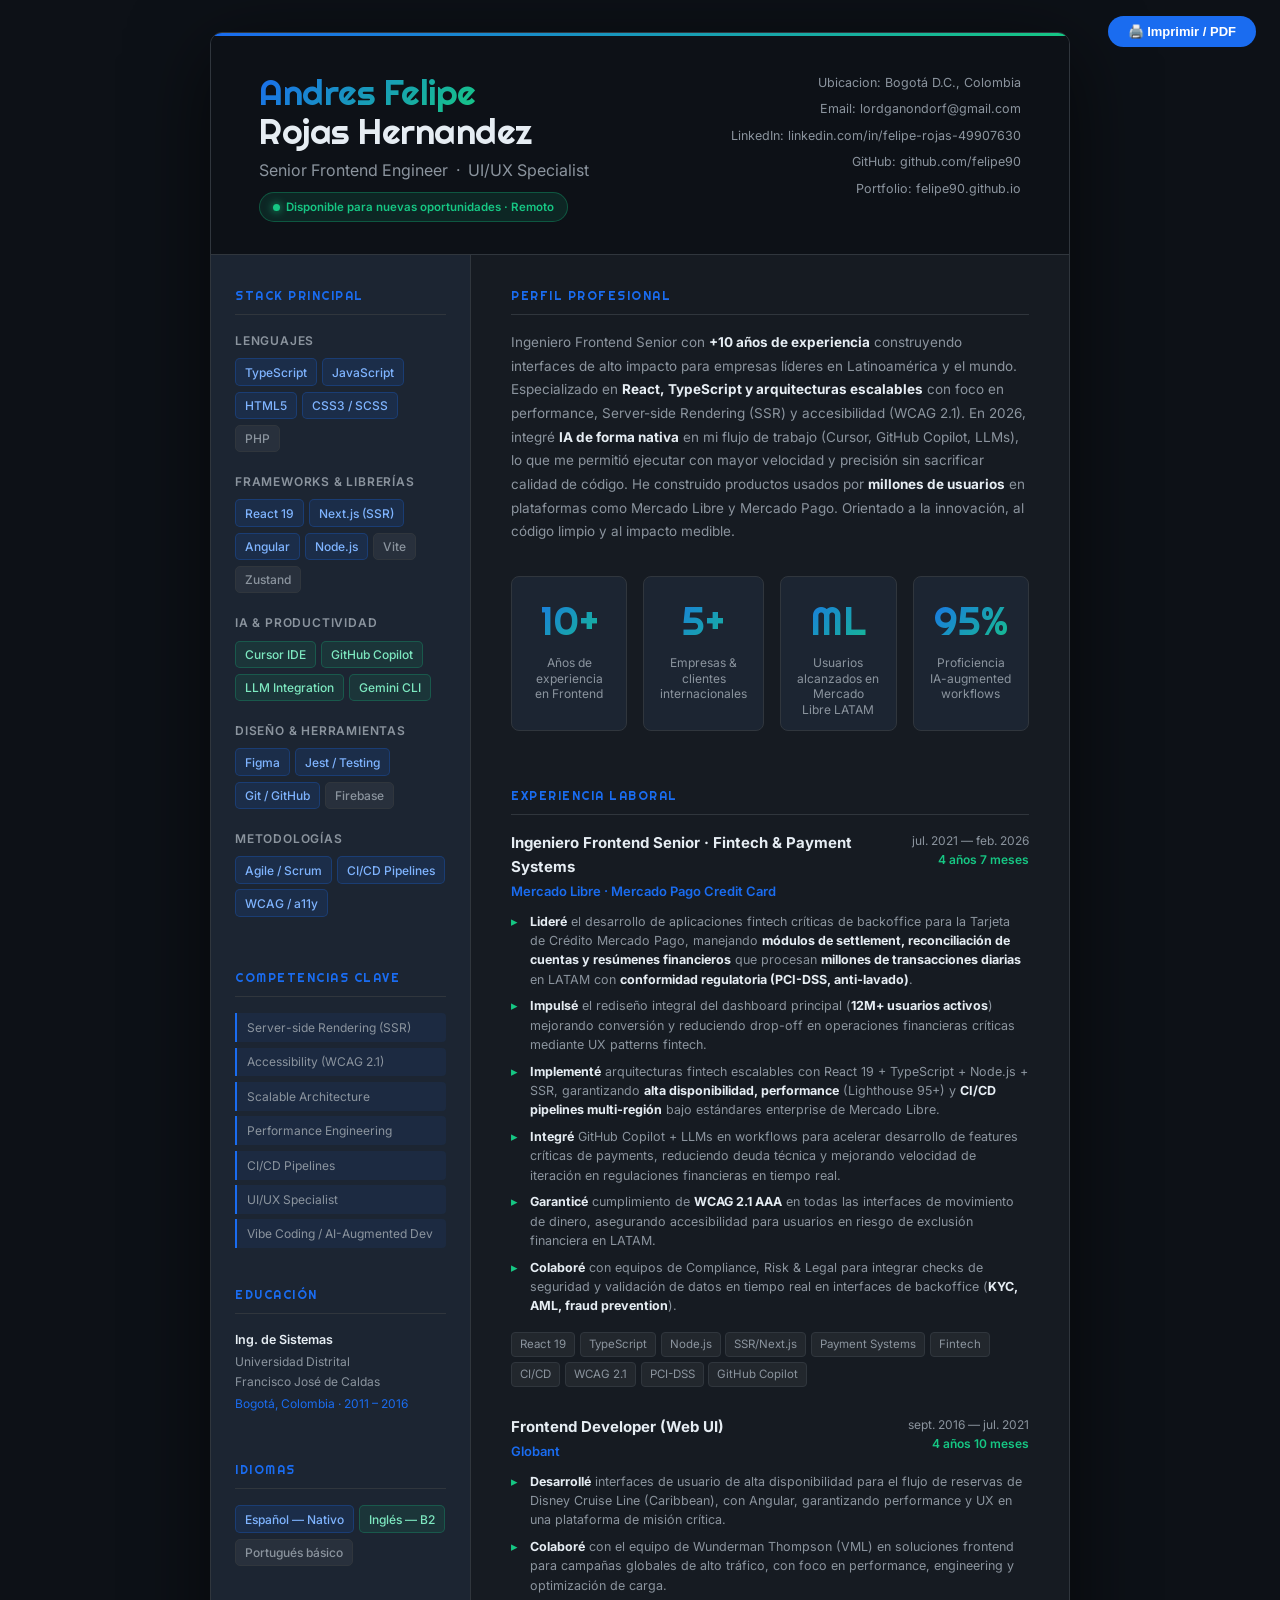
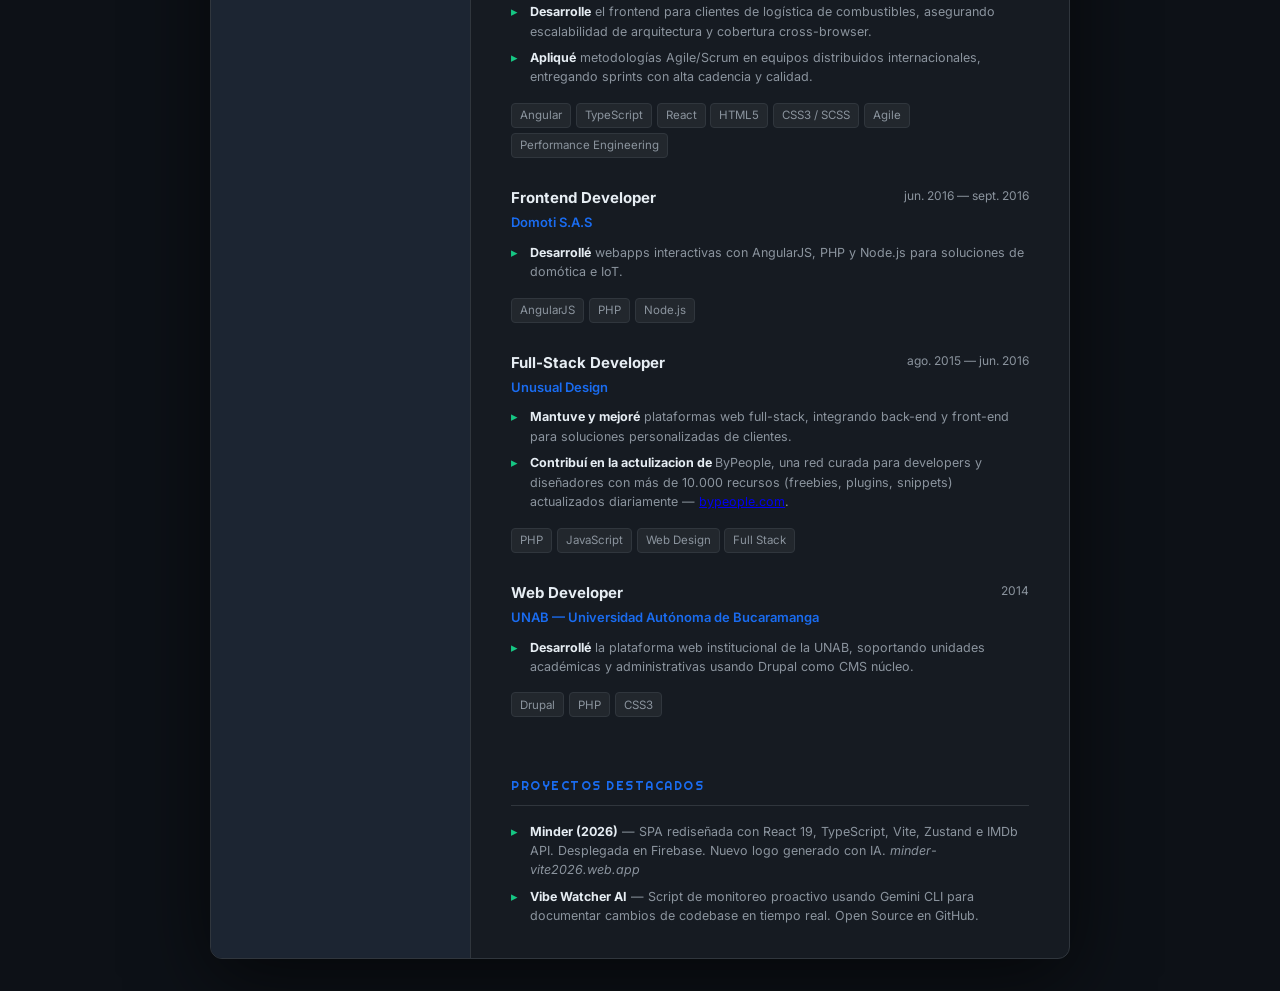
==== cv/index.html @ d8ee712e "fix: Refine CV bullet point layout and complete English translation in `index-en.html`." ====
<!DOCTYPE html>
<html lang="es">

<head>
    <meta charset="UTF-8">
    <meta name="viewport" content="width=device-width, initial-scale=1.0">
    <title>CV — Andres Felipe Rojas Hernandez | Senior Frontend Engineer</title>
    <link
        href="https://fonts.googleapis.com/css2?family=Inter:wght@300;400;500;600;700&family=Righteous&family=Syne:wght@700;800&display=swap"
        rel="stylesheet">
    <style>
        :root {
            --primary: #1a6cf0;
            --accent: #16c784;
            --dark: #0d1117;
            --surface: #161b22;
            --surface2: #1c2532;
            --border: #30363d;
            --text: #e6edf3;
            --text-muted: #8b949e;
            --gradient: linear-gradient(135deg, #1a6cf0, #16c784);
            --radius: 8px;
        }

        * {
            margin: 0;
            padding: 0;
            box-sizing: border-box;
        }

        body {
            font-family: 'Inter', sans-serif;
            background: var(--dark);
            color: var(--text);
            min-height: 100vh;
            padding: 2rem 1rem;
            font-size: 14px;
            line-height: 1.6;
        }

        /* ── PRINT CONTROLS ── */
        .print-bar {
            position: fixed;
            top: 1rem;
            right: 1.5rem;
            z-index: 100;
            display: flex;
            gap: .75rem;
        }

        .print-bar button {
            padding: .5rem 1.25rem;
            border-radius: 999px;
            border: none;
            font-weight: 600;
            cursor: pointer;
            font-size: 13px;
            transition: opacity .2s;
        }

        .btn-print {
            background: var(--primary);
            color: #fff;
        }

        .btn-download {
            background: var(--accent);
            color: #0d1117;
        }

        .print-bar button:hover {
            opacity: .85;
        }

        /* ── PAGE WRAPPER ── */
        .cv-page {
            max-width: 860px;
            margin: 0 auto;
            background: var(--surface);
            border-radius: 12px;
            border: 1px solid var(--border);
            overflow: hidden;
            box-shadow: 0 20px 80px rgba(0, 0, 0, .6);
        }

        /* ── HEADER ── */
        .cv-header {
            background: var(--dark);
            padding: 2.5rem 3rem 2rem;
            border-bottom: 1px solid var(--border);
            position: relative;
            overflow: hidden;
        }

        .cv-header::before {
            content: '';
            position: absolute;
            top: 0;
            left: 0;
            right: 0;
            height: 3px;
            background: var(--gradient);
        }

        .header-top {
            display: flex;
            justify-content: space-between;
            align-items: flex-start;
            gap: 2rem;
        }

        .header-name h1 {
            font-family: 'Righteous', cursive;
            font-size: 2.2rem;
            font-weight: 400;
            letter-spacing: -.5px;
            line-height: 1.1;
        }

        .header-name h1 span {
            background: var(--gradient);
            -webkit-background-clip: text;
            -webkit-text-fill-color: transparent;
            background-clip: text;
        }

        .header-name .title {
            margin-top: .5rem;
            font-size: 1rem;
            color: var(--text-muted);
            font-weight: 400;
        }

        .header-meta {
            display: flex;
            flex-direction: column;
            gap: .4rem;
            text-align: right;
            flex-shrink: 0;
        }

        .header-meta a,
        .header-meta span {
            color: var(--text-muted);
            text-decoration: none;
            font-size: 12.5px;
            transition: color .2s;
        }

        .header-meta a:hover {
            color: var(--primary);
        }

        .header-meta .badge {
            display: inline-flex;
            align-items: center;
            gap: .35rem;
        }

        .badge-dot {
            width: 7px;
            height: 7px;
            border-radius: 50%;
            background: var(--accent);
            box-shadow: 0 0 8px var(--accent);
            flex-shrink: 0;
        }

        .open-badge {
            display: inline-flex;
            align-items: center;
            gap: .4rem;
            background: rgba(22, 199, 132, .12);
            border: 1px solid rgba(22, 199, 132, .3);
            color: var(--accent);
            padding: .3rem .8rem;
            border-radius: 999px;
            font-size: 11.5px;
            font-weight: 600;
            margin-top: .5rem;
        }

        /* ── BODY LAYOUT ── */
        .cv-body {
            display: grid;
            grid-template-columns: 260px 1fr;
            min-height: 600px;
        }

        /* ── SIDEBAR ── */
        .cv-sidebar {
            background: var(--surface2);
            border-right: 1px solid var(--border);
            padding: 2rem 1.5rem;
            display: flex;
            flex-direction: column;
            gap: 2rem;
        }

        .sidebar-section h3 {
            font-family: 'Righteous', cursive;
            font-size: 12px;
            font-weight: 400;
            letter-spacing: 1.5px;
            text-transform: uppercase;
            color: var(--primary);
            margin-bottom: 1rem;
            padding-bottom: .5rem;
            border-bottom: 1px solid var(--border);
        }

        /* Skills */
        .skill-group {
            margin-bottom: 1.25rem;
        }

        .skill-group-label {
            font-size: 12px;
            color: var(--text-muted);
            font-weight: 600;
            margin-bottom: .5rem;
            text-transform: uppercase;
            letter-spacing: .8px;
        }

        .skill-tags {
            display: flex;
            list-style: none;
            padding: 0;
            margin: 0;
            flex-wrap: wrap;
            gap: .35rem;
        }

        .skill-tag {
            background: rgba(26, 108, 240, .12);
            border: 1px solid rgba(26, 108, 240, .25);
            color: #7fb4ff;
            padding: .2rem .55rem;
            border-radius: 5px;
            font-size: 12px;
            font-weight: 500;
        }

        .skill-tag.accent {
            background: rgba(22, 199, 132, .1);
            border-color: rgba(22, 199, 132, .25);
            color: #7de8c0;
        }

        .skill-tag.neutral {
            background: rgba(255, 255, 255, .05);
            border-color: var(--border);
            color: var(--text-muted);
        }

        /* ATS keywords */
        .ats-tags {
            list-style: none;
            padding: 0;
            margin: 0;
        }

        .ats-tag {
            display: block;
            padding: .3rem .6rem;
            margin-bottom: .35rem;
            background: rgba(26, 108, 240, .08);
            border-left: 2px solid var(--primary);
            border-radius: 0 4px 4px 0;
            font-size: 12px;
            color: var(--text-muted);
        }

        /* Education */
        .edu-item {
            margin-bottom: 1rem;
        }

        .edu-degree {
            font-weight: 600;
            font-size: 12.5px;
            color: var(--text);
        }

        .edu-school {
            font-size: 12px;
            color: var(--text-muted);
            margin-top: .15rem;
        }

        .edu-year {
            font-size: 12px;
            color: var(--primary);
            margin-top: .2rem;
        }

        /* ── MAIN CONTENT ── */
        .cv-main {
            padding: 2rem 2.5rem;
            display: flex;
            flex-direction: column;
            gap: 2rem;
        }

        .main-section h2 {
            font-family: 'Righteous', cursive;
            font-size: 12px;
            font-weight: 400;
            letter-spacing: 1.5px;
            text-transform: uppercase;
            color: var(--primary);
            margin-bottom: 1rem;
            padding-bottom: .5rem;
            border-bottom: 1px solid var(--border);
        }

        /* Summary */
        .summary-text {
            color: var(--text-muted);
            line-height: 1.75;
            font-size: 13.5px;
        }

        .summary-text strong {
            color: var(--text);
        }

        /* Experience */
        .exp-item {
            margin-bottom: 1.75rem;
        }

        .exp-header {
            display: flex;
            justify-content: space-between;
            align-items: flex-start;
            margin-bottom: .6rem;
        }

        .exp-role {
            font-weight: 700;
            font-size: 15px;
            color: var(--text);
        }

        .exp-company {
            color: var(--primary);
            font-weight: 600;
            font-size: 13px;
            margin-top: .15rem;
        }

        .exp-period {
            font-size: 12px;
            color: var(--text-muted);
            text-align: right;
            flex-shrink: 0;
            padding-left: 1rem;
        }

        .exp-bullets {
            list-style: none;
            display: flex;
            flex-direction: column;
            gap: .45rem;
        }

        .exp-bullets li {
            position: relative;
            padding-left: 1.2rem;
            font-size: 12.5px;
            color: var(--text-muted);
            line-height: 1.55;
        }

        .exp-bullets li::before {
            content: '▸';
            position: absolute;
            left: 0;
            color: var(--accent);
        }

        .exp-bullets li strong {
            color: var(--text);
        }

        .exp-tags {
            display: flex;
            flex-wrap: wrap;
            gap: .3rem;
            margin-top: .75rem;
            list-style: none;
            padding: 0;
            margin-top: 1rem;
        }

        .exp-tag {
            background: rgba(255, 255, 255, .05);
            border: 1px solid var(--border);
            color: var(--text-muted);
            padding: .15rem .5rem;
            border-radius: 4px;
            font-size: 11.5px;
        }

        /* Metrics row */
        .metrics-row {
            display: flex;
            gap: 1rem;
            margin-bottom: 1.5rem;
        }

        .metric-card {
            flex: 1;
            background: var(--surface2);
            border: 1px solid var(--border);
            border-radius: var(--radius);
            padding: .75rem 1rem;
            text-align: center;
        }

        .metric-value {
            font-family: 'Righteous', cursive;
            font-size: 2.5rem;
            font-weight: 400;
            background: var(--gradient);
            -webkit-background-clip: text;
            -webkit-text-fill-color: transparent;
            background-clip: text;
        }

        .metric-label {
            font-size: 12px;
            color: var(--text-muted);
            margin-top: .15rem;
            line-height: 1.3;
        }

        /* ── PRINT STYLES ── */
        @media print {
            body {
                background: #fff;
                color: #111;
                padding: 0;
                font-size: 12px;
            }

            .print-bar {
                display: none;
            }

            .cv-page {
                box-shadow: none;
                border-radius: 0;
                border: none;
                max-width: 100%;
            }

            .cv-header {
                background: #f7f8fa;
                border-bottom: 2px solid #e0e4ed;
            }

            .cv-header::before {
                background: linear-gradient(135deg, #1a6cf0, #16c784);
            }

            .header-name h1 {
                font-size: 1.8rem;
            }

            .header-name h1 span {
                -webkit-text-fill-color: #1a6cf0;
                background: none;
                color: #1a6cf0;
            }

            .cv-body {
                grid-template-columns: 220px 1fr;
            }

            .cv-sidebar {
                background: #f7f8fa;
                border-right: 1px solid #e0e4ed;
            }

            .cv-main {
                padding: 1.5rem 2rem;
            }

            .skill-tag {
                border: 1px solid #c0cce8;
                color: #1a6cf0;
                background: #eef3ff;
            }

            .skill-tag.accent {
                border-color: #a0dbc9;
                color: #148a5c;
                background: #edfaf4;
            }

            .skill-tag.neutral {
                border-color: #dde1e9;
                color: #555;
                background: #f5f6f8;
            }

            .ats-tag {
                border-left-color: #1a6cf0;
                color: #555;
                background: #f0f4ff;
            }

            .exp-role {
                color: #111;
            }

            .exp-company {
                color: #1a6cf0;
            }

            .exp-bullets li {
                color: #444;
            }

            .exp-tag {
                border-color: #dde1e9;
                color: #666;
                background: #f5f6f8;
            }

            .metric-card {
                background: #f0f4ff;
                border-color: #c0cce8;
            }

            .metric-value {
                -webkit-text-fill-color: #1a6cf0;
                color: #1a6cf0;
                background: none;
            }

            .metric-label {
                color: #666;
            }

            .sidebar-section h3 {
                color: #1a6cf0;
                border-color: #e0e4ed;
            }

            .main-section h2 {
                color: #1a6cf0;
                border-color: #e0e4ed;
            }

            .edu-degree {
                color: #111;
            }

            .edu-school {
                color: #555;
            }

            .summary-text {
                color: #444;
            }

            .summary-text strong {
                color: #111;
            }

            .open-badge {
                border-color: #a0dbc9;
                color: #148a5c;
                background: #edfaf4;
            }

            .header-meta a,
            .header-meta span {
                color: #555;
            }

            .badge-dot {
                background: #16c784;
                box-shadow: none;
            }

            .exp-bullets li::before {
                color: #16c784;
            }

            .edu-year {
                color: #1a6cf0;
            }
        }
    </style>
</head>

<body>

    <!-- Print controls -->
    <div class="print-bar">
        <button class="btn-print" onclick="window.print()">🖨️ Imprimir / PDF</button>
    </div>

    <div class="cv-page">

        <!-- ══ HEADER ══ -->
        <header class="cv-header">
            <div class="header-top">
                <div class="header-name">
                    <h1><span>Andres Felipe</span><br>Rojas Hernandez</h1>
                    <p class="title">Senior Frontend Engineer &nbsp;·&nbsp; UI/UX Specialist</p>
                    <span class="open-badge"><span class="badge-dot"></span> Disponible para nuevas oportunidades ·
                        Remoto</span>
                </div>
                <div class="header-meta">
                    <span>Ubicacion: Bogotá D.C., Colombia</span>
                    <span>Email: lordganondorf@gmail.com</span>
                    <a href="https://www.linkedin.com/in/felipe-rojas-49907630" target="_blank">LinkedIn:
                        linkedin.com/in/felipe-rojas-49907630</a>
                    <a href="https://github.com/felipe90" target="_blank">GitHub: github.com/felipe90</a>
                    <a href="https://felipe90.github.io" target="_blank">Portfolio: felipe90.github.io</a>
                </div>
            </div>
        </header>

        <div class="cv-body">

            <!-- ══ SIDEBAR ══ -->
            <aside class="cv-sidebar">

                <!-- Tech Stack -->
                <div class="sidebar-section">
                    <h3>Stack Principal</h3>

                    <div class="skill-group">
                        <div class="skill-group-label">Lenguajes</div>
                        <ul class="skill-tags">
                            <li class="skill-tag">TypeScript</li>
                            <li class="skill-tag">JavaScript</li>
                            <li class="skill-tag">HTML5</li>
                            <li class="skill-tag">CSS3 / SCSS</li>
                            <li class="skill-tag neutral">PHP</li>
                        </ul>
                    </div>

                    <div class="skill-group">
                        <div class="skill-group-label">Frameworks & Librerías</div>
                        <ul class="skill-tags">
                            <li class="skill-tag">React 19</li>
                            <li class="skill-tag">Next.js (SSR)</li>
                            <li class="skill-tag">Angular</li>
                            <li class="skill-tag">Node.js</li>
                            <li class="skill-tag neutral">Vite</li>
                            <li class="skill-tag neutral">Zustand</li>
                        </ul>
                    </div>

                    <div class="skill-group">
                        <div class="skill-group-label">IA & Productividad</div>
                        <ul class="skill-tags">
                            <li class="skill-tag accent">Cursor IDE</li>
                            <li class="skill-tag accent">GitHub Copilot</li>
                            <li class="skill-tag accent">LLM Integration</li>
                            <li class="skill-tag accent">Gemini CLI</li>
                        </ul>
                    </div>

                    <div class="skill-group">
                        <div class="skill-group-label">Diseño & Herramientas</div>
                        <ul class="skill-tags">
                            <li class="skill-tag">Figma</li>
                            <li class="skill-tag">Jest / Testing</li>
                            <li class="skill-tag">Git / GitHub</li>
                            <li class="skill-tag neutral">Firebase</li>
                        </ul>
                    </div>

                    <div class="skill-group">
                        <div class="skill-group-label">Metodologías</div>
                        <ul class="skill-tags">
                            <li class="skill-tag">Agile / Scrum</li>
                            <li class="skill-tag">CI/CD Pipelines</li>
                            <li class="skill-tag">WCAG / a11y</li>
                        </ul>
                    </div>
                </div>

                <!-- ATS Keywords -->
                <div class="sidebar-section">
                    <h3>Competencias Clave</h3>
                    <ul class="ats-tags">
                        <li class="ats-tag">Server-side Rendering (SSR)</li>
                        <li class="ats-tag">Accessibility (WCAG 2.1)</li>
                        <li class="ats-tag">Scalable Architecture</li>
                        <li class="ats-tag">Performance Engineering</li>
                        <li class="ats-tag">CI/CD Pipelines</li>
                        <li class="ats-tag">UI/UX Specialist</li>
                        <li class="ats-tag">Vibe Coding / AI-Augmented Dev</li>
                    </ul>
                </div>

                <!-- Education -->
                <div class="sidebar-section">
                    <h3>Educación</h3>
                    <div class="edu-item">
                        <div class="edu-degree">Ing. de Sistemas</div>
                        <div class="edu-school">Universidad Distrital<br>Francisco José de Caldas</div>
                        <div class="edu-year">Bogotá, Colombia · 2011 – 2016</div>
                    </div>
                </div>

                <!-- Languages -->
                <div class="sidebar-section">
                    <h3>Idiomas</h3>
                    <ul class="skill-tags">
                        <li class="skill-tag">Español — Nativo</li>
                        <li class="skill-tag accent">Inglés — B2</li>
                        <li class="skill-tag neutral">Portugués básico</li>
                    </ul>
                </div>

            </aside>

            <!-- ══ MAIN ══ -->
            <main class="cv-main">

                <!-- Summary -->
                <section class="main-section">
                    <h2>Perfil Profesional</h2>
                    <p class="summary-text">
                        Ingeniero Frontend Senior con <strong>+10 años de experiencia</strong> construyendo interfaces
                        de alto impacto para empresas líderes en Latinoamérica y el mundo. Especializado en
                        <strong>React, TypeScript y arquitecturas escalables</strong> con foco en performance,
                        Server-side Rendering (SSR) y accesibilidad (WCAG 2.1). En 2026, integré <strong>IA de
                            forma nativa</strong> en mi flujo de trabajo (Cursor, GitHub Copilot, LLMs), lo que me
                        permitió
                        ejecutar con mayor velocidad y precisión sin sacrificar calidad de código. He construido
                        productos
                        usados por <strong>millones de usuarios</strong> en plataformas como Mercado Libre y Mercado
                        Pago.
                        Orientado a la innovación, al código limpio y al impacto medible.
                    </p>
                </section>

                <!-- Metrics -->
                <div class="metrics-row">
                    <div class="metric-card">
                        <div class="metric-value">10+</div>
                        <div class="metric-label">Años de experiencia en Frontend</div>
                    </div>
                    <div class="metric-card">
                        <div class="metric-value">5+</div>
                        <div class="metric-label">Empresas & clientes internacionales</div>
                    </div>
                    <div class="metric-card">
                        <div class="metric-value">ML</div>
                        <div class="metric-label">Usuarios alcanzados en Mercado Libre LATAM</div>
                    </div>
                    <div class="metric-card">
                        <div class="metric-value">95%</div>
                        <div class="metric-label">Proficiencia IA-augmented workflows</div>
                    </div>
                </div>

                <!-- Experience -->
                <section class="main-section">
                    <h2>Experiencia Laboral</h2>

                    <!-- Mercado Libre -->
                    <div class="exp-item">
                        <div class="exp-header">
                            <div>
                                <div class="exp-role">Ingeniero Frontend Senior · Fintech & Payment Systems</div>
                                <div class="exp-company">Mercado Libre · Mercado Pago Credit Card</div>
                            </div>
                            <div class="exp-period">jul. 2021 — feb. 2026<br><span
                                    style="color:var(--accent); font-weight:600;">4 años 7 meses</span></div>
                        </div>
                        <ul class="exp-bullets">
                            <li><strong>Lideré</strong> el desarrollo de aplicaciones fintech críticas de backoffice
                                para la Tarjeta de Crédito Mercado Pago, manejando <strong>módulos de settlement,
                                    reconciliación de cuentas y resúmenes financieros</strong> que procesan
                                <strong>millones de transacciones diarias</strong> en LATAM con <strong>conformidad
                                    regulatoria (PCI-DSS, anti-lavado)</strong>.
                            </li>
                            <li><strong>Impulsé</strong> el rediseño integral del dashboard principal (<strong>12M+
                                    usuarios activos</strong>) mejorando conversión y reduciendo drop-off en operaciones
                                financieras críticas mediante UX patterns fintech.</li>
                            <li><strong>Implementé</strong> arquitecturas fintech escalables con React 19 + TypeScript +
                                Node.js + SSR, garantizando <strong>alta disponibilidad, performance</strong>
                                (Lighthouse 95+) y <strong>CI/CD pipelines multi-región</strong> bajo estándares
                                enterprise de Mercado Libre.</li>
                            <li><strong>Integré</strong> GitHub Copilot + LLMs en workflows para acelerar desarrollo de
                                features críticas de payments, reduciendo deuda técnica y mejorando velocidad de
                                iteración en regulaciones financieras en tiempo real.</li>
                            <li><strong>Garanticé</strong> cumplimiento de <strong>WCAG 2.1 AAA</strong> en todas las
                                interfaces de movimiento de dinero, asegurando accesibilidad para usuarios en riesgo de
                                exclusión financiera en LATAM.</li>
                            <li><strong>Colaboré</strong> con equipos de Compliance, Risk & Legal para integrar checks
                                de seguridad y validación de datos en tiempo real en interfaces de backoffice
                                (<strong>KYC, AML, fraud prevention</strong>).</li>
                        </ul>
                        <ul class="exp-tags">
                            <li class="exp-tag">React 19</li>
                            <li class="exp-tag">TypeScript</li>
                            <li class="exp-tag">Node.js</li>
                            <li class="exp-tag">SSR/Next.js</li>
                            <li class="exp-tag">Payment Systems</li>
                            <li class="exp-tag">Fintech</li>
                            <li class="exp-tag">CI/CD</li>
                            <li class="exp-tag">WCAG 2.1</li>
                            <li class="exp-tag">PCI-DSS</li>
                            <li class="exp-tag">GitHub Copilot</li>
                        </ul>
                    </div>

                    <!-- Globant -->
                    <div class="exp-item">
                        <div class="exp-header">
                            <div>
                                <div class="exp-role">Frontend Developer (Web UI)</div>
                                <div class="exp-company">Globant</div>
                            </div>
                            <div class="exp-period">sept. 2016 — jul. 2021<br><span
                                    style="color:var(--accent); font-weight:600;">4 años 10 meses</span></div>
                        </div>
                        <ul class="exp-bullets">
                            <li><strong>Desarrollé</strong> interfaces de usuario de alta disponibilidad para el flujo
                                de reservas de Disney Cruise Line (Caribbean), con Angular, garantizando performance y
                                UX en una plataforma de misión crítica.</li>
                            <li><strong>Colaboré</strong> con el equipo de Wunderman Thompson (VML) en
                                soluciones frontend para campañas globales de alto tráfico, con foco en performance,
                                engineering y optimización de carga.</li>
                            <li><strong>Desarrolle</strong> el frontend para clientes de logística de combustibles,
                                asegurando escalabilidad de arquitectura y cobertura cross-browser.</li>
                            <li><strong>Apliqué</strong> metodologías Agile/Scrum en equipos distribuidos
                                internacionales, entregando sprints con alta cadencia y calidad.</li>
                        </ul>
                        <ul class="exp-tags">
                            <li class="exp-tag">Angular</li>
                            <li class="exp-tag">TypeScript</li>
                            <li class="exp-tag">React</li>
                            <li class="exp-tag">HTML5</li>
                            <li class="exp-tag">CSS3 / SCSS</li>
                            <li class="exp-tag">Agile</li>
                            <li class="exp-tag">Performance Engineering</li>
                        </ul>
                    </div>

                    <!-- Domoti -->
                    <div class="exp-item">
                        <div class="exp-header">
                            <div>
                                <div class="exp-role">Frontend Developer</div>
                                <div class="exp-company">Domoti S.A.S</div>
                            </div>
                            <div class="exp-period">jun. 2016 — sept. 2016</div>
                        </div>
                        <ul class="exp-bullets">
                            <li><strong>Desarrollé</strong> webapps interactivas con AngularJS, PHP y Node.js para
                                soluciones de domótica e IoT.</li>
                        </ul>
                        <ul class="exp-tags">
                            <li class="exp-tag">AngularJS</li>
                            <li class="exp-tag">PHP</li>
                            <li class="exp-tag">Node.js</li>
                        </ul>
                    </div>

                    <!-- Unusual Design -->
                    <div class="exp-item">
                        <div class="exp-header">
                            <div>
                                <div class="exp-role">Full-Stack Developer</div>
                                <div class="exp-company">Unusual Design</div>
                            </div>
                            <div class="exp-period">ago. 2015 — jun. 2016</div>
                        </div>
                        <ul class="exp-bullets">
                            <li><strong>Mantuve y mejoré</strong> plataformas web full-stack, integrando back-end y
                                front-end para soluciones personalizadas de clientes.</li>
                            <li><strong>Contribuí en la actulizacion de </strong> ByPeople, una red curada para
                                developers y
                                diseñadores con más de 10.000 recursos (freebies, plugins, snippets)
                                actualizados diariamente — <a href="http://bypeople.com"
                                    target="_blank">bypeople.com</a>.</li>
                        </ul>
                        <ul class="exp-tags">
                            <li class="exp-tag">PHP</li>
                            <li class="exp-tag">JavaScript</li>
                            <li class="exp-tag">Web Design</li>
                            <li class="exp-tag">Full Stack</li>
                        </ul>
                    </div>

                    <!-- UNAB -->
                    <div class="exp-item">
                        <div class="exp-header">
                            <div>
                                <div class="exp-role">Web Developer</div>
                                <div class="exp-company">UNAB — Universidad Autónoma de Bucaramanga</div>
                            </div>
                            <div class="exp-period">2014</div>
                        </div>
                        <ul class="exp-bullets">
                            <li><strong>Desarrollé</strong> la plataforma web institucional de la UNAB, soportando
                                unidades académicas y administrativas usando Drupal como CMS núcleo.
                            </li>
                        </ul>
                        <ul class="exp-tags">
                            <li class="exp-tag">Drupal</li>
                            <li class="exp-tag">PHP</li>
                            <li class="exp-tag">CSS3</li>
                        </ul>
                    </div>

                </section>

                <!-- Projects -->
                <section class="main-section">
                    <h2>Proyectos Destacados</h2>
                    <ul class="exp-bullets">
                        <li><strong>Minder (2026)</strong> — SPA rediseñada con React 19, TypeScript, Vite, Zustand e
                            IMDb API. Desplegada en Firebase. Nuevo logo generado con IA.
                            <em>minder-vite2026.web.app</em>
                        </li>
                        <li><strong>Vibe Watcher AI</strong> — Script de monitoreo proactivo usando Gemini CLI para
                            documentar cambios de codebase en tiempo real. Open Source en GitHub.</li>
                    </ul>
                </section>

            </main>
        </div>
    </div>

</body>

</html>
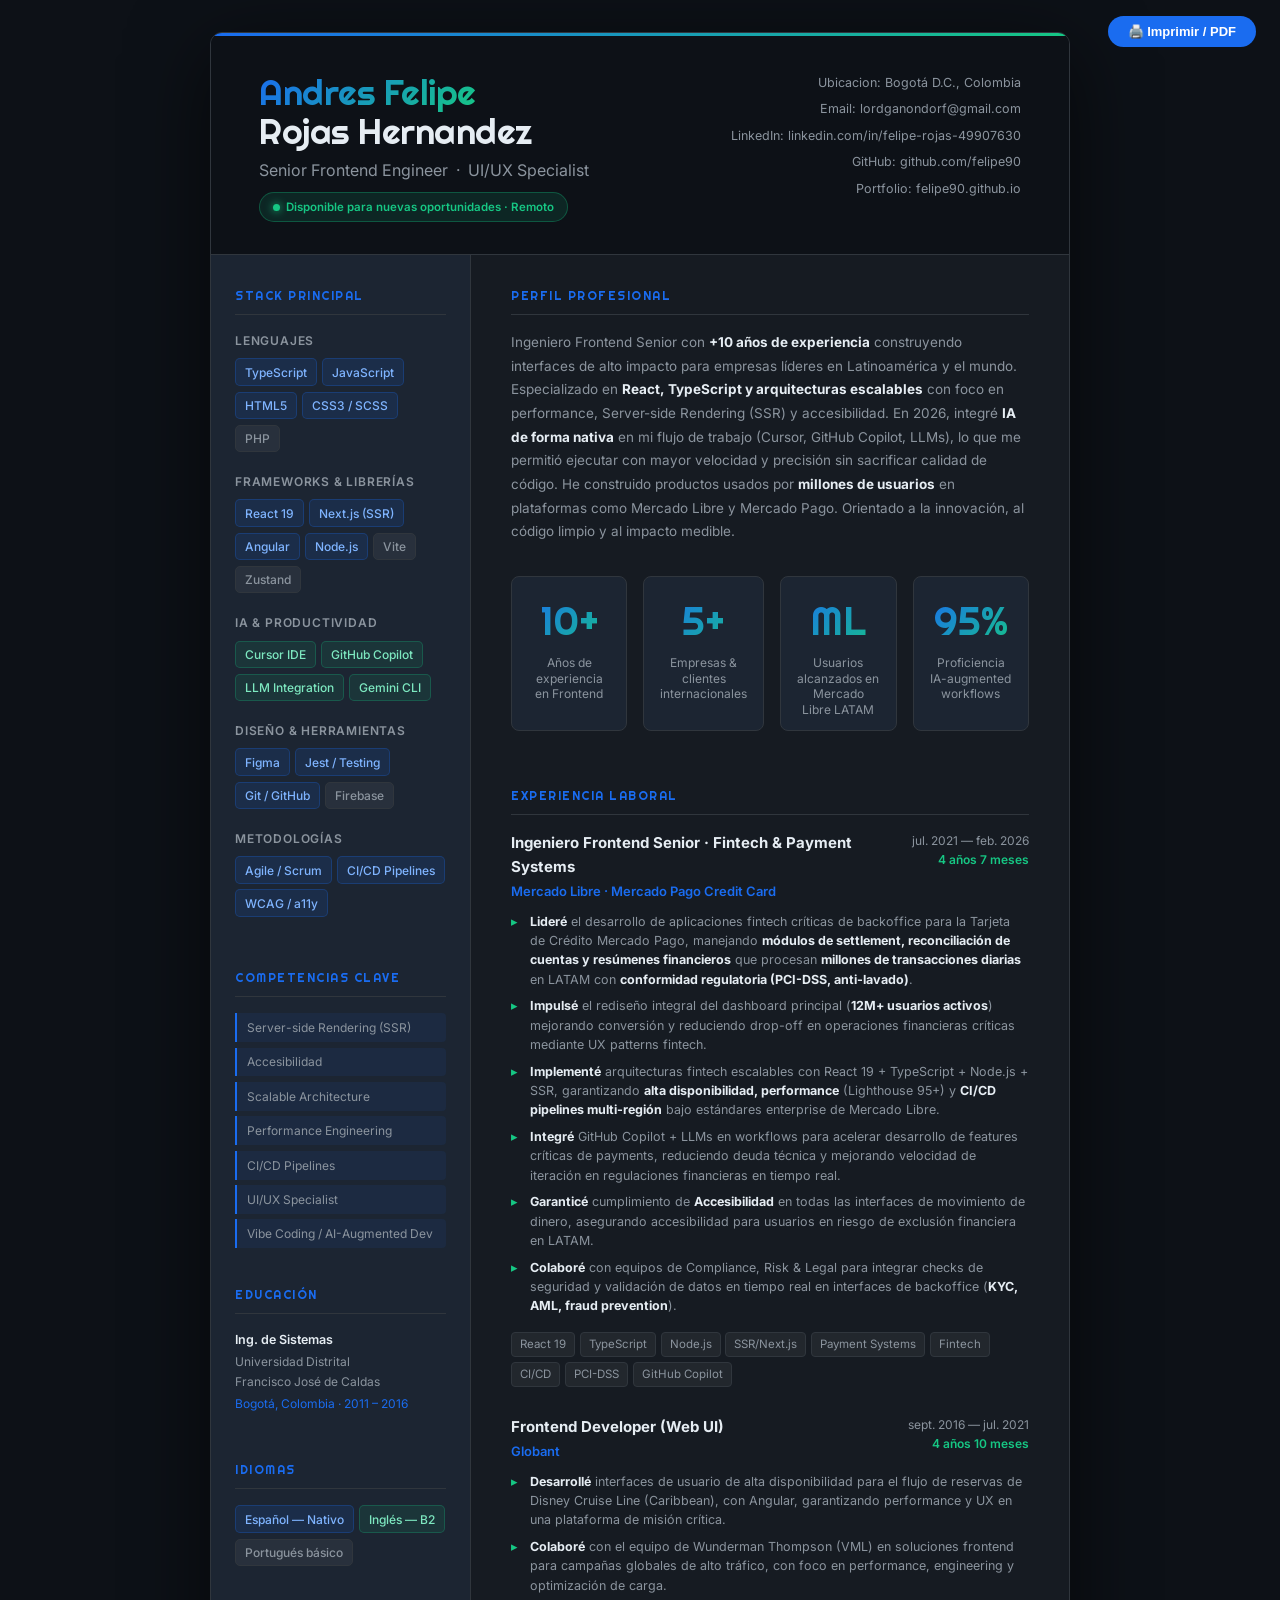
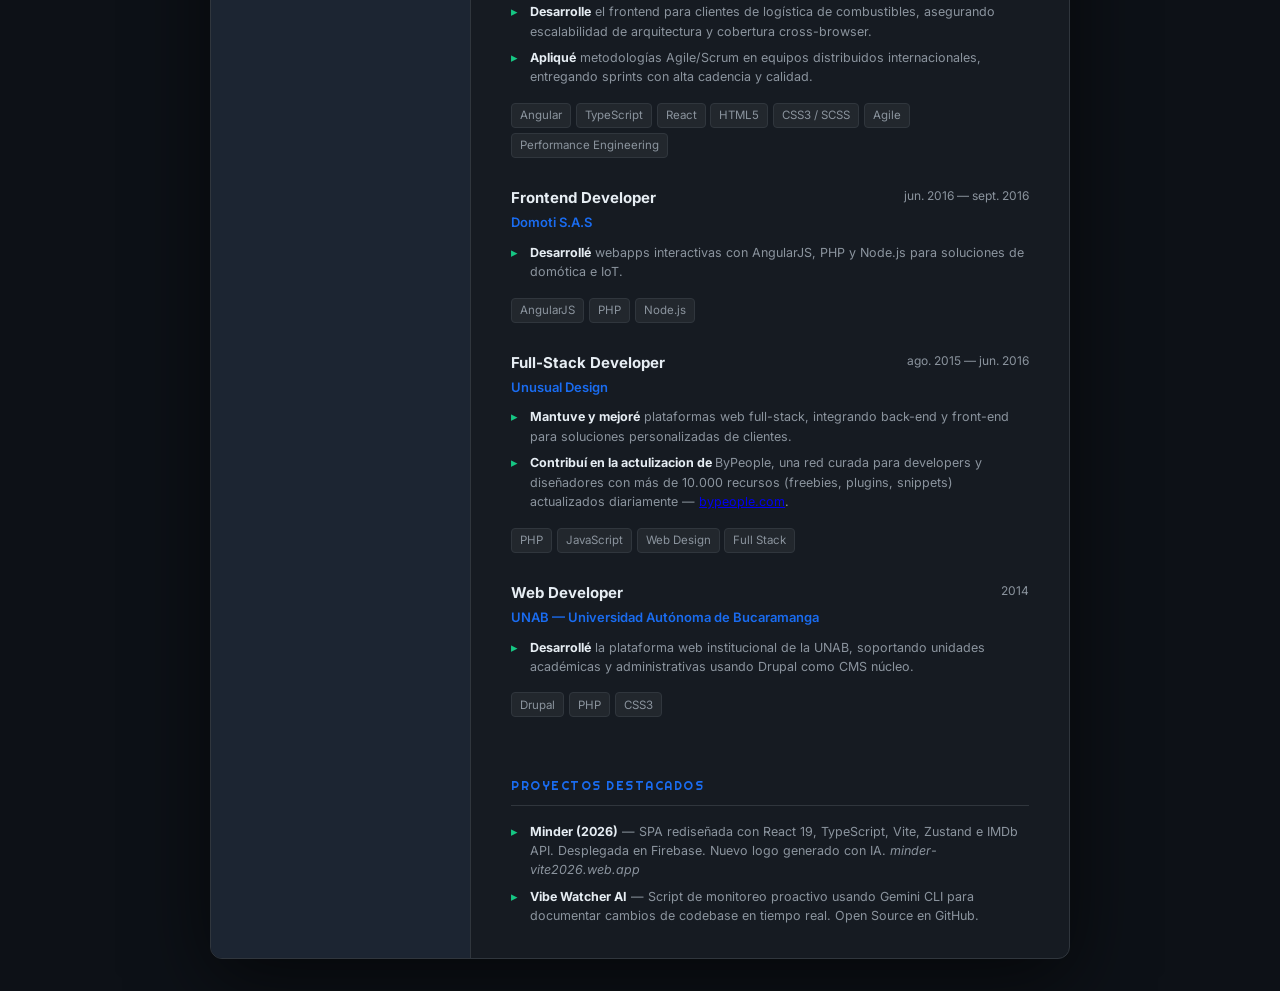
==== commit d3d742b7: "chore(cv): sync accessibility terms from English to Spanish" ====
--- a/cv/index.html
+++ b/cv/index.html
@@ -695,7 +695,7 @@
                     <h3>Competencias Clave</h3>
                     <ul class="ats-tags">
                         <li class="ats-tag">Server-side Rendering (SSR)</li>
-                        <li class="ats-tag">Accessibility (WCAG 2.1)</li>
+                        <li class="ats-tag">Accesibilidad</li>
                         <li class="ats-tag">Scalable Architecture</li>
                         <li class="ats-tag">Performance Engineering</li>
                         <li class="ats-tag">CI/CD Pipelines</li>
@@ -736,7 +736,7 @@
                         Ingeniero Frontend Senior con <strong>+10 años de experiencia</strong> construyendo interfaces
                         de alto impacto para empresas líderes en Latinoamérica y el mundo. Especializado en
                         <strong>React, TypeScript y arquitecturas escalables</strong> con foco en performance,
-                        Server-side Rendering (SSR) y accesibilidad (WCAG 2.1). En 2026, integré <strong>IA de
+                        Server-side Rendering (SSR) y accesibilidad. En 2026, integré <strong>IA de
                             forma nativa</strong> en mi flujo de trabajo (Cursor, GitHub Copilot, LLMs), lo que me
                         permitió
                         ejecutar con mayor velocidad y precisión sin sacrificar calidad de código. He construido
@@ -798,7 +798,7 @@
                             <li><strong>Integré</strong> GitHub Copilot + LLMs en workflows para acelerar desarrollo de
                                 features críticas de payments, reduciendo deuda técnica y mejorando velocidad de
                                 iteración en regulaciones financieras en tiempo real.</li>
-                            <li><strong>Garanticé</strong> cumplimiento de <strong>WCAG 2.1 AAA</strong> en todas las
+                            <li><strong>Garanticé</strong> cumplimiento de <strong>Accesibilidad</strong> en todas las
                                 interfaces de movimiento de dinero, asegurando accesibilidad para usuarios en riesgo de
                                 exclusión financiera en LATAM.</li>
                             <li><strong>Colaboré</strong> con equipos de Compliance, Risk & Legal para integrar checks
@@ -813,7 +813,6 @@
                             <li class="exp-tag">Payment Systems</li>
                             <li class="exp-tag">Fintech</li>
                             <li class="exp-tag">CI/CD</li>
-                            <li class="exp-tag">WCAG 2.1</li>
                             <li class="exp-tag">PCI-DSS</li>
                             <li class="exp-tag">GitHub Copilot</li>
                         </ul>
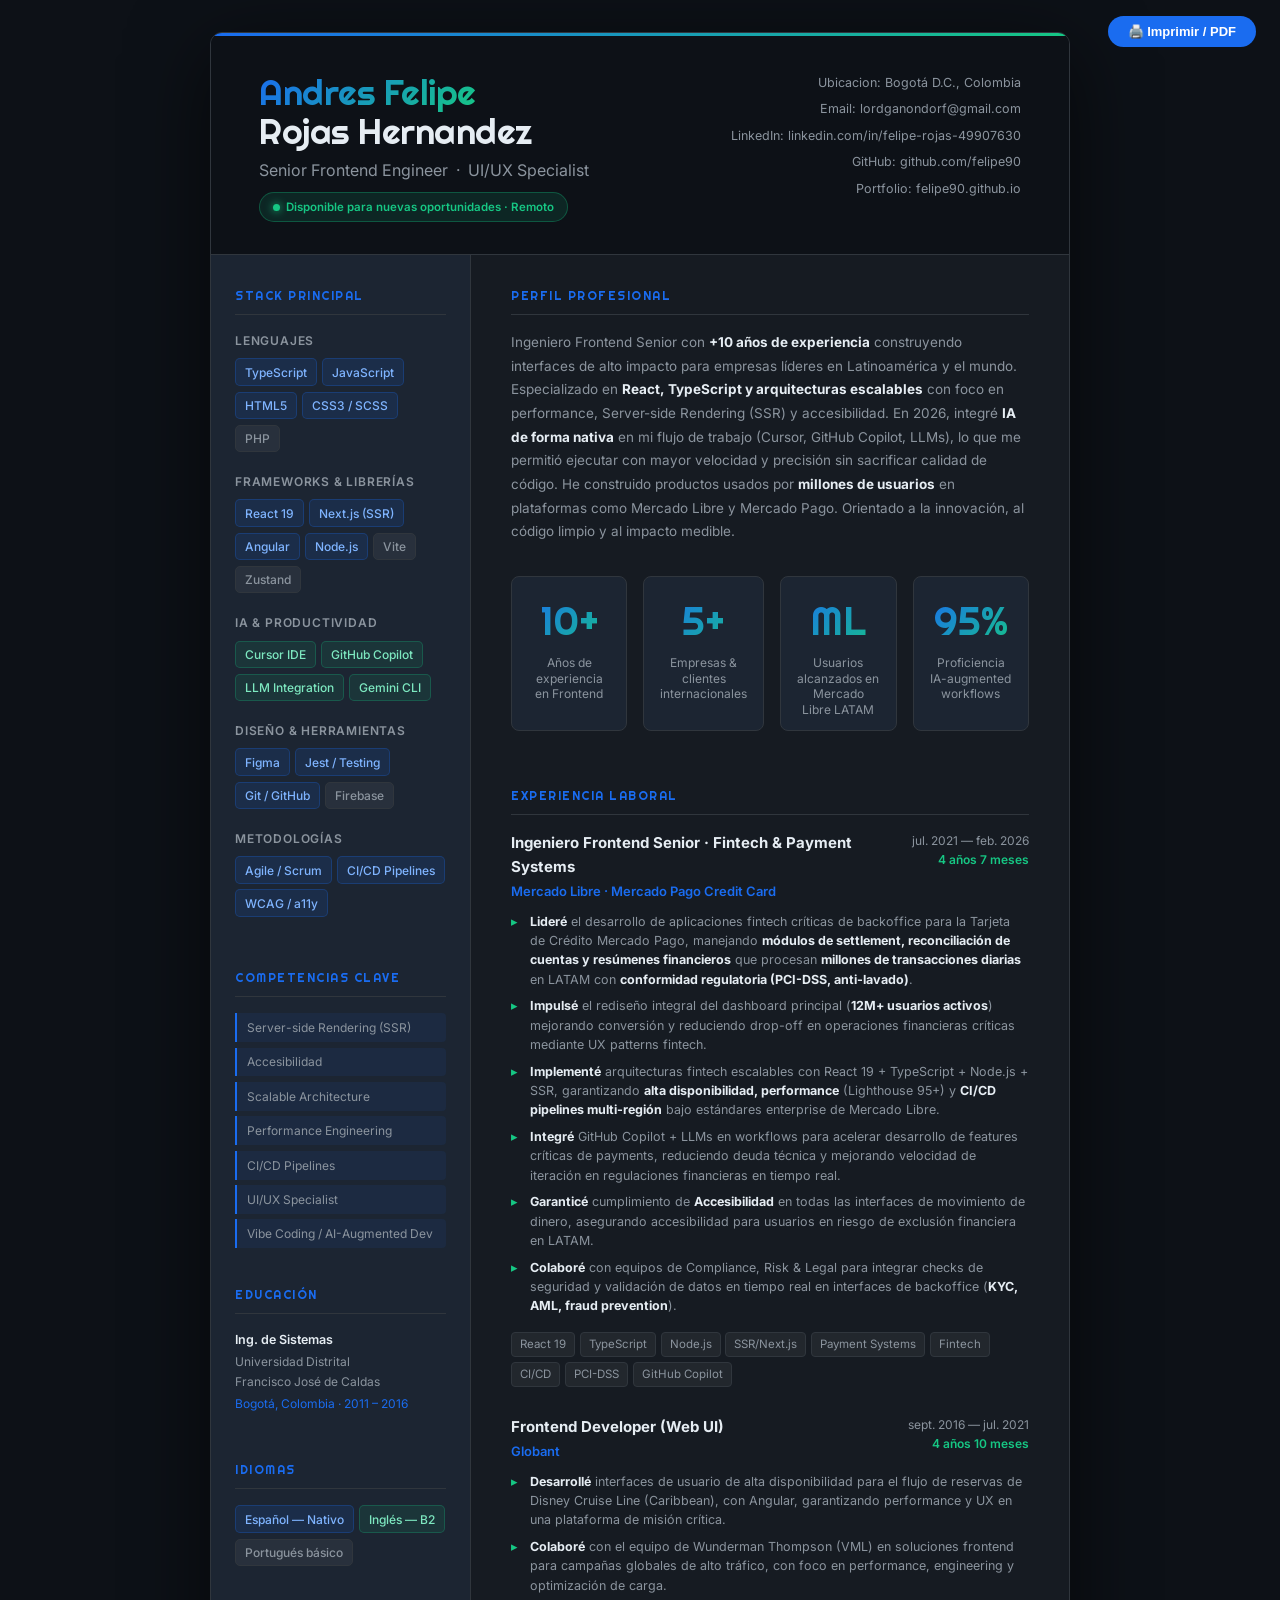
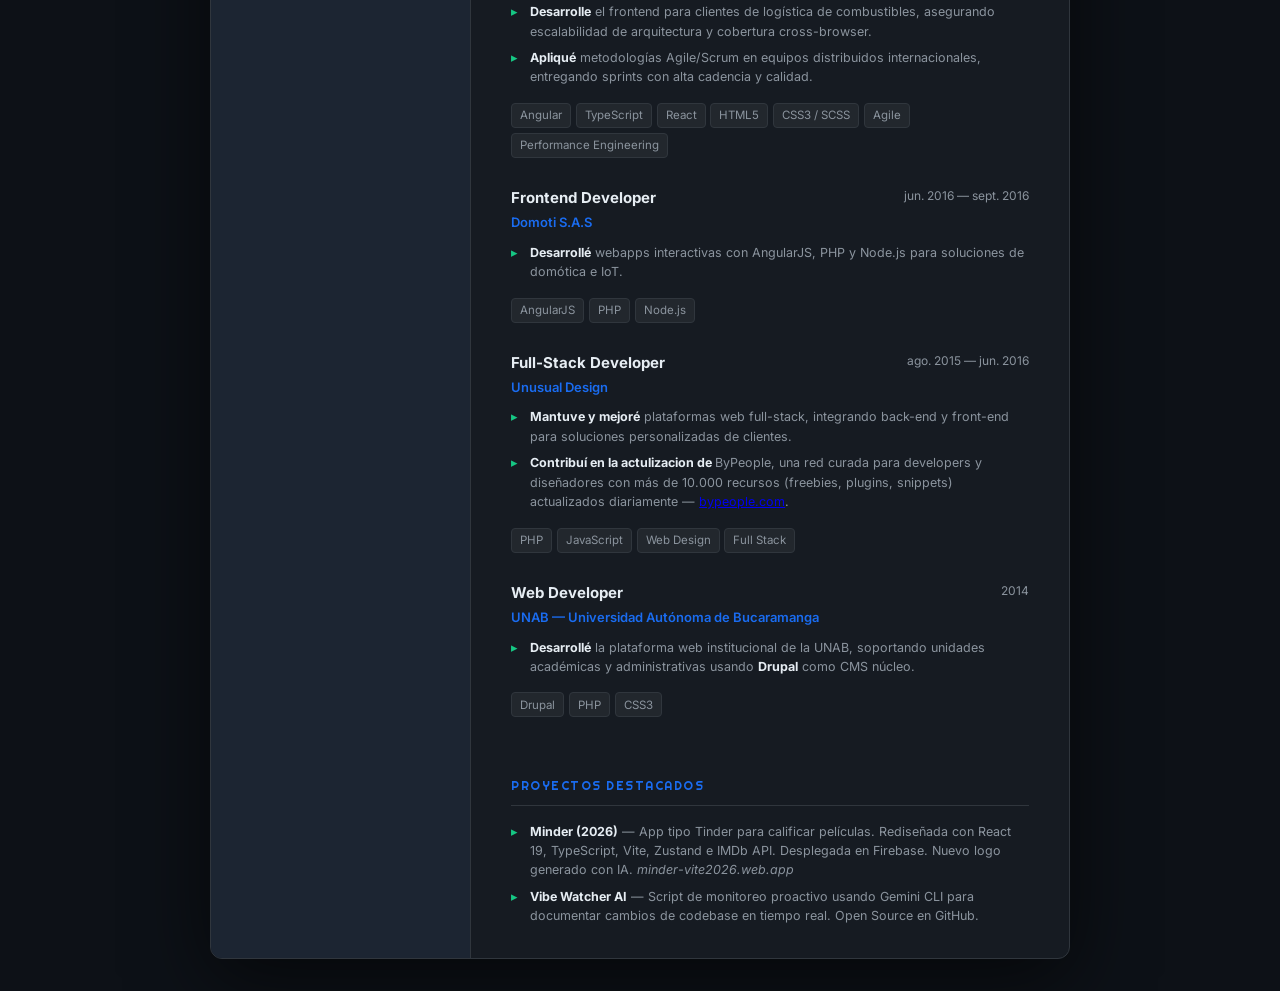
==== commit 8c85cd38: "docs: Update CV content by bolding 'Drupal' and adding a detailed description for the 'Minder' proje" ====
--- a/cv/index.html
+++ b/cv/index.html
@@ -908,7 +908,7 @@
                         </div>
                         <ul class="exp-bullets">
                             <li><strong>Desarrollé</strong> la plataforma web institucional de la UNAB, soportando
-                                unidades académicas y administrativas usando Drupal como CMS núcleo.
+                                unidades académicas y administrativas usando <strong>Drupal</strong> como CMS núcleo.
                             </li>
                         </ul>
                         <ul class="exp-tags">
@@ -924,8 +924,9 @@
                 <section class="main-section">
                     <h2>Proyectos Destacados</h2>
                     <ul class="exp-bullets">
-                        <li><strong>Minder (2026)</strong> — SPA rediseñada con React 19, TypeScript, Vite, Zustand e
-                            IMDb API. Desplegada en Firebase. Nuevo logo generado con IA.
+                        <li><strong>Minder (2026)</strong> — App tipo Tinder para calificar películas. Rediseñada con
+                            React 19,
+                            TypeScript, Vite, Zustand e IMDb API. Desplegada en Firebase. Nuevo logo generado con IA.
                             <em>minder-vite2026.web.app</em>
                         </li>
                         <li><strong>Vibe Watcher AI</strong> — Script de monitoreo proactivo usando Gemini CLI para
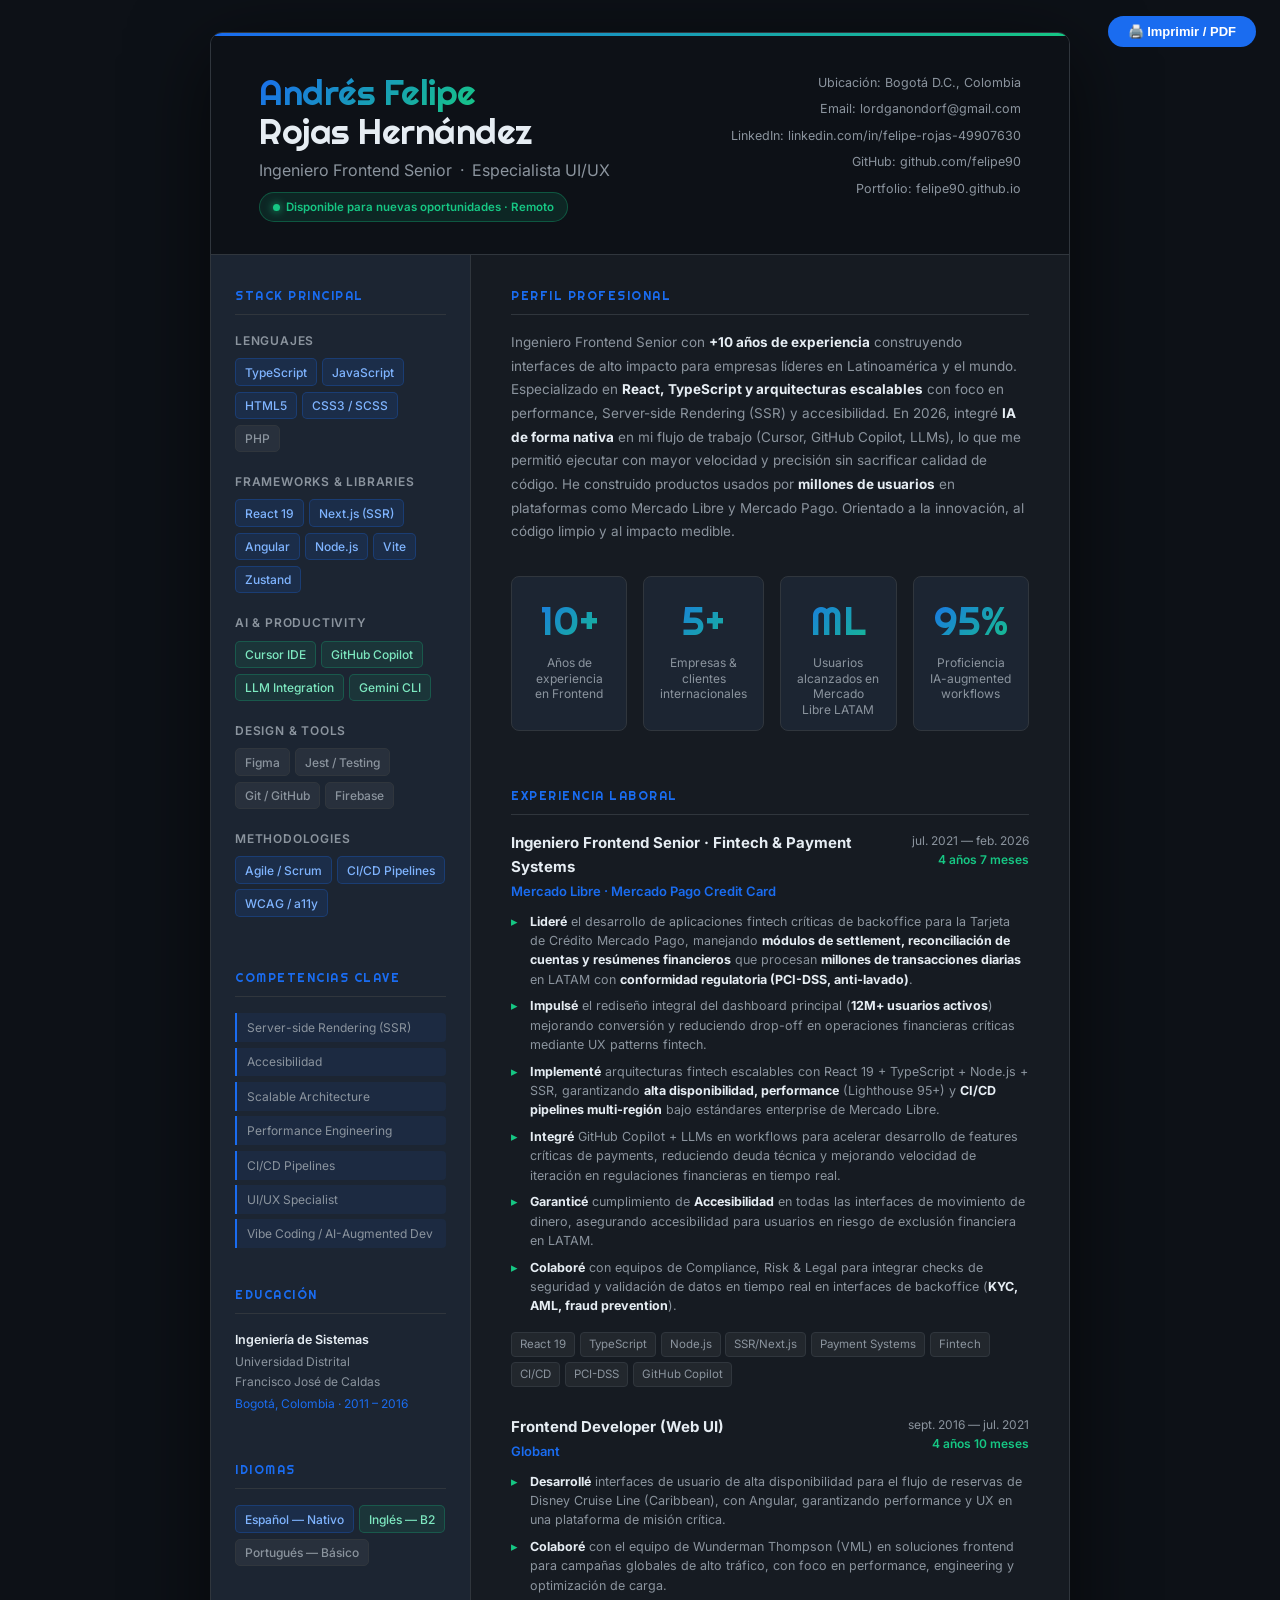
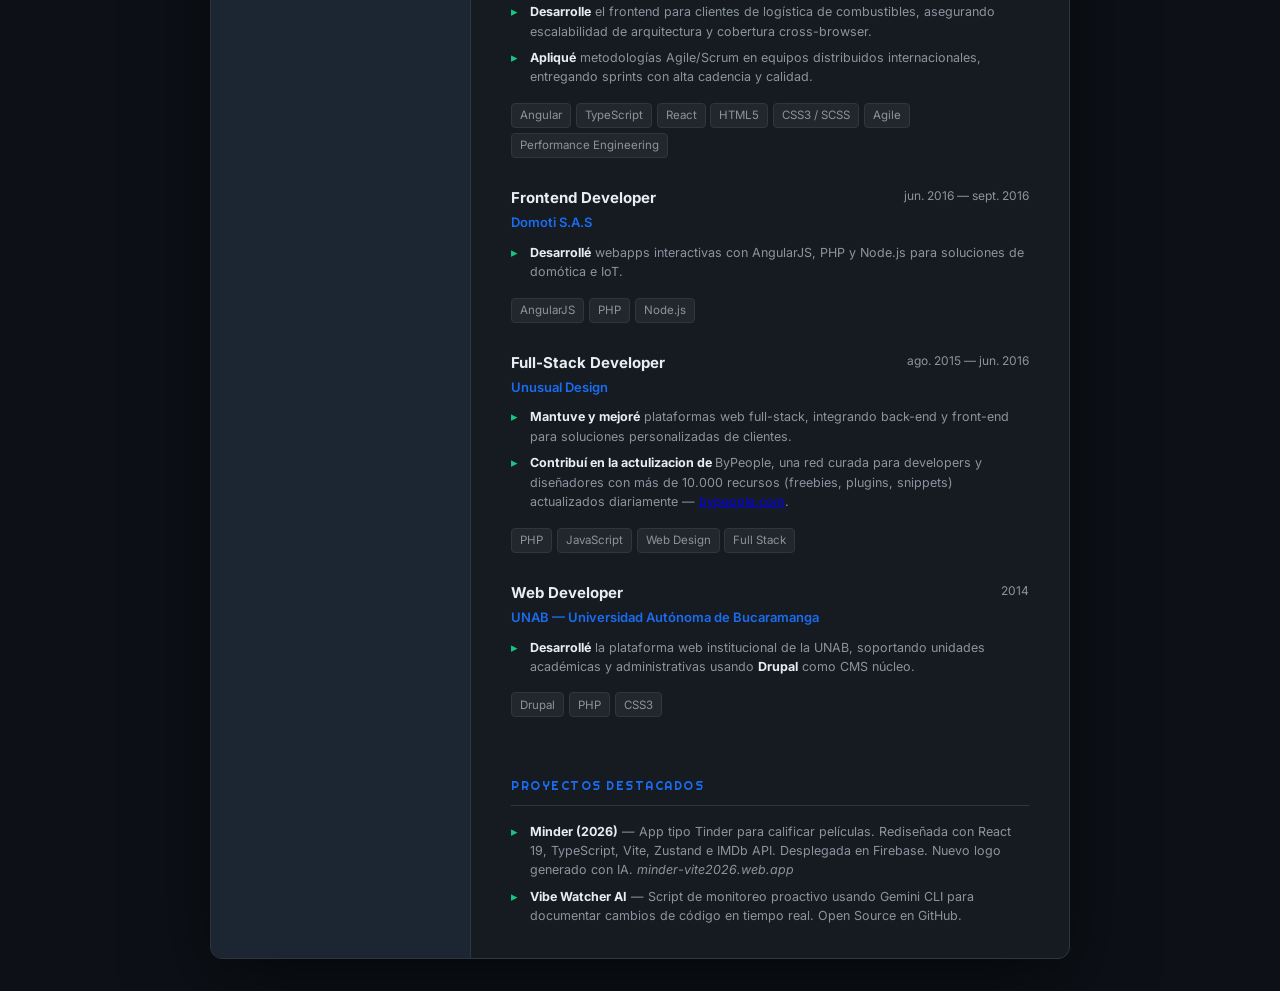
==== commit a3c2ef73: "feat(cv): migrate to SSG architecture using python build script and json data for true locale synchr" ====
--- a/cv/index.html
+++ b/cv/index.html
@@ -4,7 +4,7 @@
 <head>
     <meta charset="UTF-8">
     <meta name="viewport" content="width=device-width, initial-scale=1.0">
-    <title>CV — Andres Felipe Rojas Hernandez | Senior Frontend Engineer</title>
+    <title>CV — Andrés Felipe Rojas Hernández | Ingeniero Frontend</title>
     <link
         href="https://fonts.googleapis.com/css2?family=Inter:wght@300;400;500;600;700&family=Righteous&family=Syne:wght@700;800&display=swap"
         rel="stylesheet">
@@ -612,15 +612,14 @@
         <header class="cv-header">
             <div class="header-top">
                 <div class="header-name">
-                    <h1><span>Andres Felipe</span><br>Rojas Hernandez</h1>
-                    <p class="title">Senior Frontend Engineer &nbsp;·&nbsp; UI/UX Specialist</p>
-                    <span class="open-badge"><span class="badge-dot"></span> Disponible para nuevas oportunidades ·
-                        Remoto</span>
+                    <h1><span>Andrés Felipe</span><br>Rojas Hernández</h1>
+                    <p class="title">Ingeniero Frontend Senior &nbsp;·&nbsp; Especialista UI/UX</p>
+                    <span class="open-badge"><span class="badge-dot"></span> Disponible para nuevas oportunidades · Remoto</span>
                 </div>
                 <div class="header-meta">
-                    <span>Ubicacion: Bogotá D.C., Colombia</span>
+                    <span>Ubicación: Bogotá D.C., Colombia</span>
                     <span>Email: lordganondorf@gmail.com</span>
-                    <a href="https://www.linkedin.com/in/felipe-rojas-49907630" target="_blank">LinkedIn:
+                    <a href="https://linkedin.com/in/felipe-rojas-49907630" target="_blank">LinkedIn:
                         linkedin.com/in/felipe-rojas-49907630</a>
                     <a href="https://github.com/felipe90" target="_blank">GitHub: github.com/felipe90</a>
                     <a href="https://felipe90.github.io" target="_blank">Portfolio: felipe90.github.io</a>
@@ -649,43 +648,43 @@
                     </div>
 
                     <div class="skill-group">
-                        <div class="skill-group-label">Frameworks & Librerías</div>
+                        <div class="skill-group-label">Frameworks & Libraries</div>
                         <ul class="skill-tags">
                             <li class="skill-tag">React 19</li>
-                            <li class="skill-tag">Next.js (SSR)</li>
-                            <li class="skill-tag">Angular</li>
-                            <li class="skill-tag">Node.js</li>
-                            <li class="skill-tag neutral">Vite</li>
-                            <li class="skill-tag neutral">Zustand</li>
+                        <li class="skill-tag">Next.js (SSR)</li>
+                        <li class="skill-tag">Angular</li>
+                        <li class="skill-tag">Node.js</li>
+                        <li class="skill-tag">Vite</li>
+                        <li class="skill-tag">Zustand</li>
                         </ul>
                     </div>
 
                     <div class="skill-group">
-                        <div class="skill-group-label">IA & Productividad</div>
+                        <div class="skill-group-label">AI & Productivity</div>
                         <ul class="skill-tags">
                             <li class="skill-tag accent">Cursor IDE</li>
-                            <li class="skill-tag accent">GitHub Copilot</li>
-                            <li class="skill-tag accent">LLM Integration</li>
-                            <li class="skill-tag accent">Gemini CLI</li>
+                        <li class="skill-tag accent">GitHub Copilot</li>
+                        <li class="skill-tag accent">LLM Integration</li>
+                        <li class="skill-tag accent">Gemini CLI</li>
                         </ul>
                     </div>
 
                     <div class="skill-group">
-                        <div class="skill-group-label">Diseño & Herramientas</div>
+                        <div class="skill-group-label">Design & Tools</div>
                         <ul class="skill-tags">
-                            <li class="skill-tag">Figma</li>
-                            <li class="skill-tag">Jest / Testing</li>
-                            <li class="skill-tag">Git / GitHub</li>
-                            <li class="skill-tag neutral">Firebase</li>
+                            <li class="skill-tag neutral">Figma</li>
+                        <li class="skill-tag neutral">Jest / Testing</li>
+                        <li class="skill-tag neutral">Git / GitHub</li>
+                        <li class="skill-tag neutral">Firebase</li>
                         </ul>
                     </div>
 
                     <div class="skill-group">
-                        <div class="skill-group-label">Metodologías</div>
+                        <div class="skill-group-label">Methodologies</div>
                         <ul class="skill-tags">
                             <li class="skill-tag">Agile / Scrum</li>
-                            <li class="skill-tag">CI/CD Pipelines</li>
-                            <li class="skill-tag">WCAG / a11y</li>
+                        <li class="skill-tag">CI/CD Pipelines</li>
+                        <li class="skill-tag">WCAG / a11y</li>
                         </ul>
                     </div>
                 </div>
@@ -708,7 +707,7 @@
                 <div class="sidebar-section">
                     <h3>Educación</h3>
                     <div class="edu-item">
-                        <div class="edu-degree">Ing. de Sistemas</div>
+                        <div class="edu-degree">Ingeniería de Sistemas</div>
                         <div class="edu-school">Universidad Distrital<br>Francisco José de Caldas</div>
                         <div class="edu-year">Bogotá, Colombia · 2011 – 2016</div>
                     </div>
@@ -718,9 +717,9 @@
                 <div class="sidebar-section">
                     <h3>Idiomas</h3>
                     <ul class="skill-tags">
-                        <li class="skill-tag">Español — Nativo</li>
+                        <li class="skill-tag ">Español — Nativo</li>
                         <li class="skill-tag accent">Inglés — B2</li>
-                        <li class="skill-tag neutral">Portugués básico</li>
+                        <li class="skill-tag neutral">Portugués — Básico</li>
                     </ul>
                 </div>
 
@@ -733,22 +732,13 @@
                 <section class="main-section">
                     <h2>Perfil Profesional</h2>
                     <p class="summary-text">
-                        Ingeniero Frontend Senior con <strong>+10 años de experiencia</strong> construyendo interfaces
-                        de alto impacto para empresas líderes en Latinoamérica y el mundo. Especializado en
-                        <strong>React, TypeScript y arquitecturas escalables</strong> con foco en performance,
-                        Server-side Rendering (SSR) y accesibilidad. En 2026, integré <strong>IA de
-                            forma nativa</strong> en mi flujo de trabajo (Cursor, GitHub Copilot, LLMs), lo que me
-                        permitió
-                        ejecutar con mayor velocidad y precisión sin sacrificar calidad de código. He construido
-                        productos
-                        usados por <strong>millones de usuarios</strong> en plataformas como Mercado Libre y Mercado
-                        Pago.
-                        Orientado a la innovación, al código limpio y al impacto medible.
+                        Ingeniero Frontend Senior con <strong>+10 años de experiencia</strong> construyendo interfaces de alto impacto para empresas líderes en Latinoamérica y el mundo. Especializado en <strong>React, TypeScript y arquitecturas escalables</strong> con foco en performance, Server-side Rendering (SSR) y accesibilidad. En 2026, integré <strong>IA de forma nativa</strong> en mi flujo de trabajo (Cursor, GitHub Copilot, LLMs), lo que me permitió ejecutar con mayor velocidad y precisión sin sacrificar calidad de código. He construido productos usados por <strong>millones de usuarios</strong> en plataformas como Mercado Libre y Mercado Pago. Orientado a la innovación, al código limpio y al impacto medible.
                     </p>
                 </section>
 
                 <!-- Metrics -->
                 <div class="metrics-row">
+                    
                     <div class="metric-card">
                         <div class="metric-value">10+</div>
                         <div class="metric-label">Años de experiencia en Frontend</div>
@@ -771,87 +761,61 @@
                 <section class="main-section">
                     <h2>Experiencia Laboral</h2>
 
-                    <!-- Mercado Libre -->
+                    
                     <div class="exp-item">
                         <div class="exp-header">
                             <div>
                                 <div class="exp-role">Ingeniero Frontend Senior · Fintech & Payment Systems</div>
                                 <div class="exp-company">Mercado Libre · Mercado Pago Credit Card</div>
                             </div>
-                            <div class="exp-period">jul. 2021 — feb. 2026<br><span
-                                    style="color:var(--accent); font-weight:600;">4 años 7 meses</span></div>
+                            <div class="exp-period">jul. 2021 — feb. 2026<br><span style="color:var(--accent); font-weight:600;">4 años 7 meses</span></div>
                         </div>
                         <ul class="exp-bullets">
-                            <li><strong>Lideré</strong> el desarrollo de aplicaciones fintech críticas de backoffice
-                                para la Tarjeta de Crédito Mercado Pago, manejando <strong>módulos de settlement,
-                                    reconciliación de cuentas y resúmenes financieros</strong> que procesan
-                                <strong>millones de transacciones diarias</strong> en LATAM con <strong>conformidad
-                                    regulatoria (PCI-DSS, anti-lavado)</strong>.
-                            </li>
-                            <li><strong>Impulsé</strong> el rediseño integral del dashboard principal (<strong>12M+
-                                    usuarios activos</strong>) mejorando conversión y reduciendo drop-off en operaciones
-                                financieras críticas mediante UX patterns fintech.</li>
-                            <li><strong>Implementé</strong> arquitecturas fintech escalables con React 19 + TypeScript +
-                                Node.js + SSR, garantizando <strong>alta disponibilidad, performance</strong>
-                                (Lighthouse 95+) y <strong>CI/CD pipelines multi-región</strong> bajo estándares
-                                enterprise de Mercado Libre.</li>
-                            <li><strong>Integré</strong> GitHub Copilot + LLMs en workflows para acelerar desarrollo de
-                                features críticas de payments, reduciendo deuda técnica y mejorando velocidad de
-                                iteración en regulaciones financieras en tiempo real.</li>
-                            <li><strong>Garanticé</strong> cumplimiento de <strong>Accesibilidad</strong> en todas las
-                                interfaces de movimiento de dinero, asegurando accesibilidad para usuarios en riesgo de
-                                exclusión financiera en LATAM.</li>
-                            <li><strong>Colaboré</strong> con equipos de Compliance, Risk & Legal para integrar checks
-                                de seguridad y validación de datos en tiempo real en interfaces de backoffice
-                                (<strong>KYC, AML, fraud prevention</strong>).</li>
+                            <li><strong>Lideré</strong> el desarrollo de aplicaciones fintech críticas de backoffice para la Tarjeta de Crédito Mercado Pago, manejando <strong>módulos de settlement, reconciliación de cuentas y resúmenes financieros</strong> que procesan <strong>millones de transacciones diarias</strong> en LATAM con <strong>conformidad regulatoria (PCI-DSS, anti-lavado)</strong>.</li>
+                        <li><strong>Impulsé</strong> el rediseño integral del dashboard principal (<strong>12M+ usuarios activos</strong>) mejorando conversión y reduciendo drop-off en operaciones financieras críticas mediante UX patterns fintech.</li>
+                        <li><strong>Implementé</strong> arquitecturas fintech escalables con React 19 + TypeScript + Node.js + SSR, garantizando <strong>alta disponibilidad, performance</strong> (Lighthouse 95+) y <strong>CI/CD pipelines multi-región</strong> bajo estándares enterprise de Mercado Libre.</li>
+                        <li><strong>Integré</strong> GitHub Copilot + LLMs en workflows para acelerar desarrollo de features críticas de payments, reduciendo deuda técnica y mejorando velocidad de iteración en regulaciones financieras en tiempo real.</li>
+                        <li><strong>Garanticé</strong> cumplimiento de <strong>Accesibilidad</strong> en todas las interfaces de movimiento de dinero, asegurando accesibilidad para usuarios en riesgo de exclusión financiera en LATAM.</li>
+                        <li><strong>Colaboré</strong> con equipos de Compliance, Risk & Legal para integrar checks de seguridad y validación de datos en tiempo real en interfaces de backoffice (<strong>KYC, AML, fraud prevention</strong>).</li>
                         </ul>
                         <ul class="exp-tags">
                             <li class="exp-tag">React 19</li>
-                            <li class="exp-tag">TypeScript</li>
-                            <li class="exp-tag">Node.js</li>
-                            <li class="exp-tag">SSR/Next.js</li>
-                            <li class="exp-tag">Payment Systems</li>
-                            <li class="exp-tag">Fintech</li>
-                            <li class="exp-tag">CI/CD</li>
-                            <li class="exp-tag">PCI-DSS</li>
-                            <li class="exp-tag">GitHub Copilot</li>
-                        </ul>
-                    </div>
-
-                    <!-- Globant -->
+                        <li class="exp-tag">TypeScript</li>
+                        <li class="exp-tag">Node.js</li>
+                        <li class="exp-tag">SSR/Next.js</li>
+                        <li class="exp-tag">Payment Systems</li>
+                        <li class="exp-tag">Fintech</li>
+                        <li class="exp-tag">CI/CD</li>
+                        <li class="exp-tag">PCI-DSS</li>
+                        <li class="exp-tag">GitHub Copilot</li>
+                        </ul>
+                    </div>
+
                     <div class="exp-item">
                         <div class="exp-header">
                             <div>
                                 <div class="exp-role">Frontend Developer (Web UI)</div>
                                 <div class="exp-company">Globant</div>
                             </div>
-                            <div class="exp-period">sept. 2016 — jul. 2021<br><span
-                                    style="color:var(--accent); font-weight:600;">4 años 10 meses</span></div>
+                            <div class="exp-period">sept. 2016 — jul. 2021<br><span style="color:var(--accent); font-weight:600;">4 años 10 meses</span></div>
                         </div>
                         <ul class="exp-bullets">
-                            <li><strong>Desarrollé</strong> interfaces de usuario de alta disponibilidad para el flujo
-                                de reservas de Disney Cruise Line (Caribbean), con Angular, garantizando performance y
-                                UX en una plataforma de misión crítica.</li>
-                            <li><strong>Colaboré</strong> con el equipo de Wunderman Thompson (VML) en
-                                soluciones frontend para campañas globales de alto tráfico, con foco en performance,
-                                engineering y optimización de carga.</li>
-                            <li><strong>Desarrolle</strong> el frontend para clientes de logística de combustibles,
-                                asegurando escalabilidad de arquitectura y cobertura cross-browser.</li>
-                            <li><strong>Apliqué</strong> metodologías Agile/Scrum en equipos distribuidos
-                                internacionales, entregando sprints con alta cadencia y calidad.</li>
+                            <li><strong>Desarrollé</strong> interfaces de usuario de alta disponibilidad para el flujo de reservas de Disney Cruise Line (Caribbean), con Angular, garantizando performance y UX en una plataforma de misión crítica.</li>
+                        <li><strong>Colaboré</strong> con el equipo de Wunderman Thompson (VML) en soluciones frontend para campañas globales de alto tráfico, con foco en performance, engineering y optimización de carga.</li>
+                        <li><strong>Desarrolle</strong> el frontend para clientes de logística de combustibles, asegurando escalabilidad de arquitectura y cobertura cross-browser.</li>
+                        <li><strong>Apliqué</strong> metodologías Agile/Scrum en equipos distribuidos internacionales, entregando sprints con alta cadencia y calidad.</li>
                         </ul>
                         <ul class="exp-tags">
                             <li class="exp-tag">Angular</li>
-                            <li class="exp-tag">TypeScript</li>
-                            <li class="exp-tag">React</li>
-                            <li class="exp-tag">HTML5</li>
-                            <li class="exp-tag">CSS3 / SCSS</li>
-                            <li class="exp-tag">Agile</li>
-                            <li class="exp-tag">Performance Engineering</li>
-                        </ul>
-                    </div>
-
-                    <!-- Domoti -->
+                        <li class="exp-tag">TypeScript</li>
+                        <li class="exp-tag">React</li>
+                        <li class="exp-tag">HTML5</li>
+                        <li class="exp-tag">CSS3 / SCSS</li>
+                        <li class="exp-tag">Agile</li>
+                        <li class="exp-tag">Performance Engineering</li>
+                        </ul>
+                    </div>
+
                     <div class="exp-item">
                         <div class="exp-header">
                             <div>
@@ -861,17 +825,15 @@
                             <div class="exp-period">jun. 2016 — sept. 2016</div>
                         </div>
                         <ul class="exp-bullets">
-                            <li><strong>Desarrollé</strong> webapps interactivas con AngularJS, PHP y Node.js para
-                                soluciones de domótica e IoT.</li>
+                            <li><strong>Desarrollé</strong> webapps interactivas con AngularJS, PHP y Node.js para soluciones de domótica e IoT.</li>
                         </ul>
                         <ul class="exp-tags">
                             <li class="exp-tag">AngularJS</li>
-                            <li class="exp-tag">PHP</li>
-                            <li class="exp-tag">Node.js</li>
-                        </ul>
-                    </div>
-
-                    <!-- Unusual Design -->
+                        <li class="exp-tag">PHP</li>
+                        <li class="exp-tag">Node.js</li>
+                        </ul>
+                    </div>
+
                     <div class="exp-item">
                         <div class="exp-header">
                             <div>
@@ -881,23 +843,17 @@
                             <div class="exp-period">ago. 2015 — jun. 2016</div>
                         </div>
                         <ul class="exp-bullets">
-                            <li><strong>Mantuve y mejoré</strong> plataformas web full-stack, integrando back-end y
-                                front-end para soluciones personalizadas de clientes.</li>
-                            <li><strong>Contribuí en la actulizacion de </strong> ByPeople, una red curada para
-                                developers y
-                                diseñadores con más de 10.000 recursos (freebies, plugins, snippets)
-                                actualizados diariamente — <a href="http://bypeople.com"
-                                    target="_blank">bypeople.com</a>.</li>
+                            <li><strong>Mantuve y mejoré</strong> plataformas web full-stack, integrando back-end y front-end para soluciones personalizadas de clientes.</li>
+                        <li><strong>Contribuí en la actulizacion de </strong> ByPeople, una red curada para developers y diseñadores con más de 10.000 recursos (freebies, plugins, snippets) actualizados diariamente — <a href="http://bypeople.com" target="_blank">bypeople.com</a>.</li>
                         </ul>
                         <ul class="exp-tags">
                             <li class="exp-tag">PHP</li>
-                            <li class="exp-tag">JavaScript</li>
-                            <li class="exp-tag">Web Design</li>
-                            <li class="exp-tag">Full Stack</li>
-                        </ul>
-                    </div>
-
-                    <!-- UNAB -->
+                        <li class="exp-tag">JavaScript</li>
+                        <li class="exp-tag">Web Design</li>
+                        <li class="exp-tag">Full Stack</li>
+                        </ul>
+                    </div>
+
                     <div class="exp-item">
                         <div class="exp-header">
                             <div>
@@ -907,16 +863,15 @@
                             <div class="exp-period">2014</div>
                         </div>
                         <ul class="exp-bullets">
-                            <li><strong>Desarrollé</strong> la plataforma web institucional de la UNAB, soportando
-                                unidades académicas y administrativas usando <strong>Drupal</strong> como CMS núcleo.
-                            </li>
+                            <li><strong>Desarrollé</strong> la plataforma web institucional de la UNAB, soportando unidades académicas y administrativas usando <strong>Drupal</strong> como CMS núcleo.</li>
                         </ul>
                         <ul class="exp-tags">
                             <li class="exp-tag">Drupal</li>
-                            <li class="exp-tag">PHP</li>
-                            <li class="exp-tag">CSS3</li>
-                        </ul>
-                    </div>
+                        <li class="exp-tag">PHP</li>
+                        <li class="exp-tag">CSS3</li>
+                        </ul>
+                    </div>
+
 
                 </section>
 
@@ -924,13 +879,8 @@
                 <section class="main-section">
                     <h2>Proyectos Destacados</h2>
                     <ul class="exp-bullets">
-                        <li><strong>Minder (2026)</strong> — App tipo Tinder para calificar películas. Rediseñada con
-                            React 19,
-                            TypeScript, Vite, Zustand e IMDb API. Desplegada en Firebase. Nuevo logo generado con IA.
-                            <em>minder-vite2026.web.app</em>
-                        </li>
-                        <li><strong>Vibe Watcher AI</strong> — Script de monitoreo proactivo usando Gemini CLI para
-                            documentar cambios de codebase en tiempo real. Open Source en GitHub.</li>
+                        <li><strong>Minder (2026)</strong> — App tipo Tinder para calificar películas. Rediseñada con React 19, TypeScript, Vite, Zustand e IMDb API. Desplegada en Firebase. Nuevo logo generado con IA. <em>minder-vite2026.web.app</em></li>
+                        <li><strong>Vibe Watcher AI</strong> — Script de monitoreo proactivo usando Gemini CLI para documentar cambios de código en tiempo real. Open Source en GitHub.</li>
                     </ul>
                 </section>
 
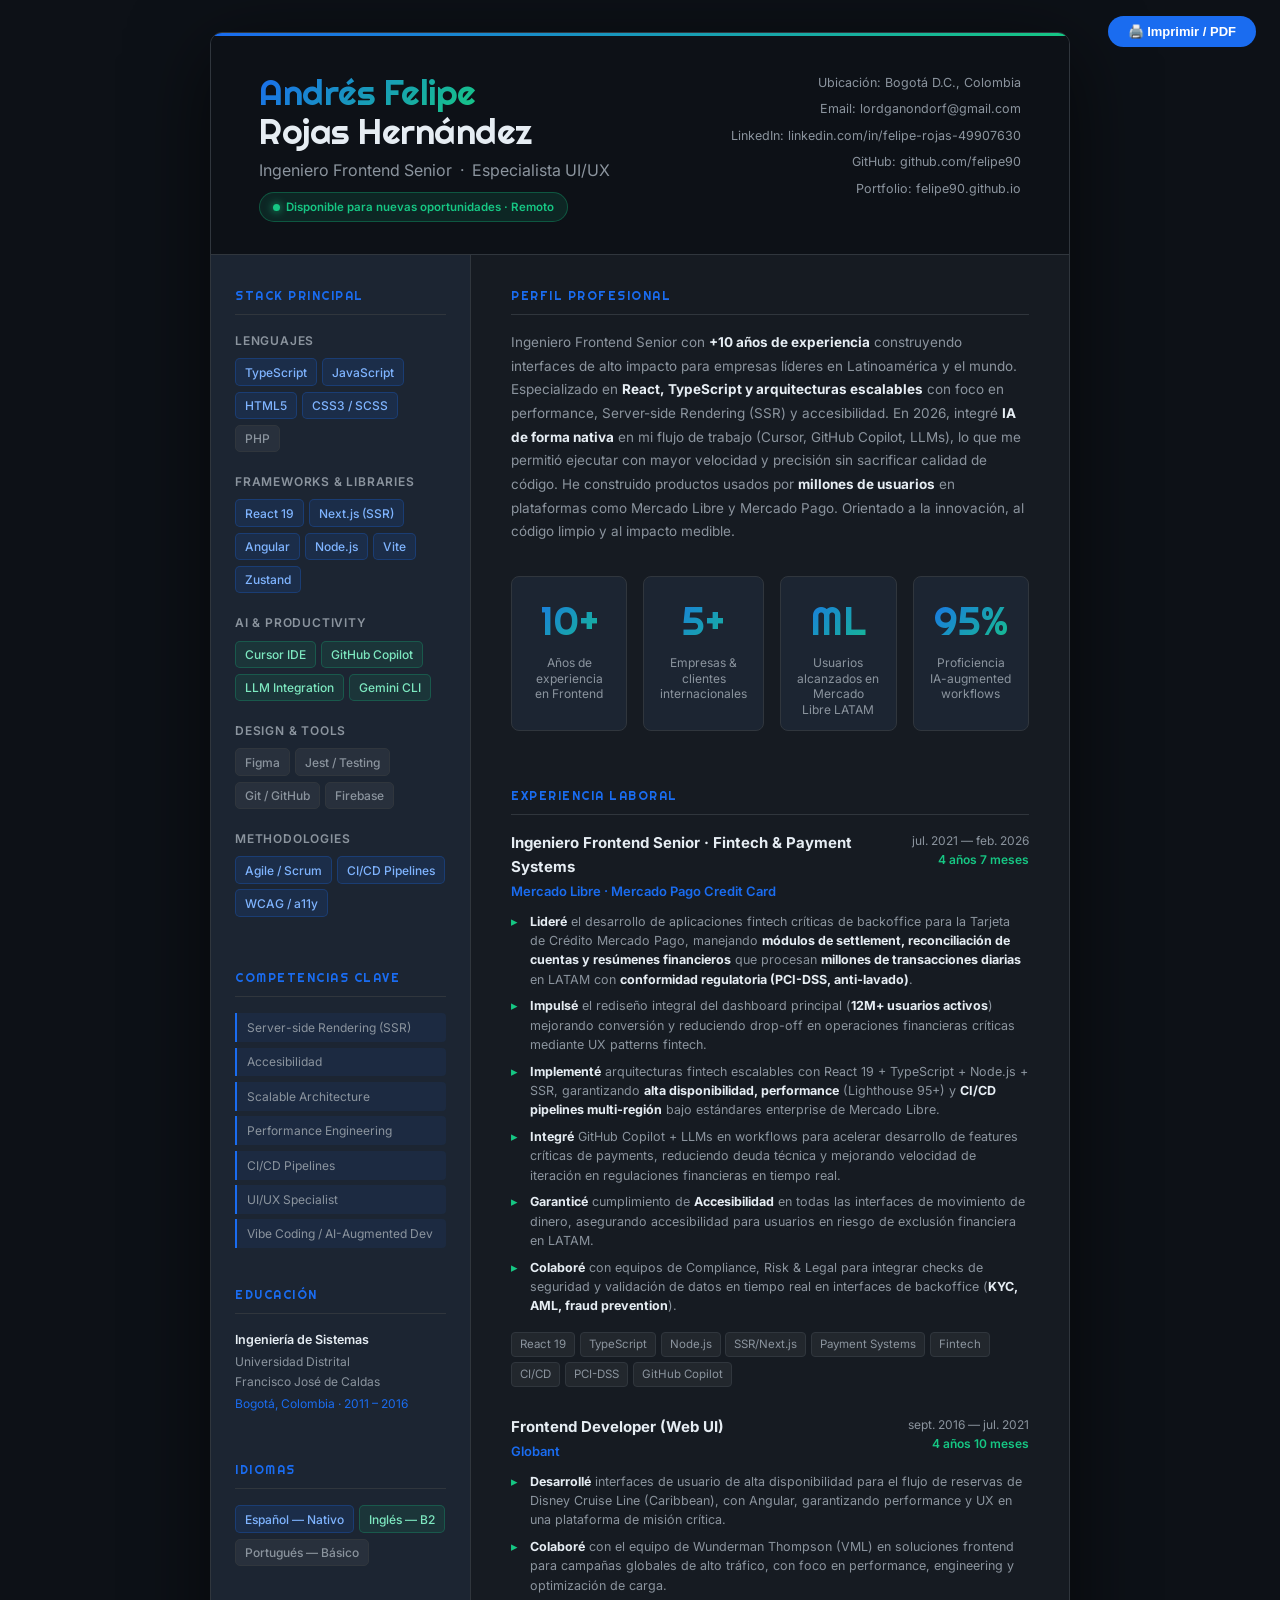
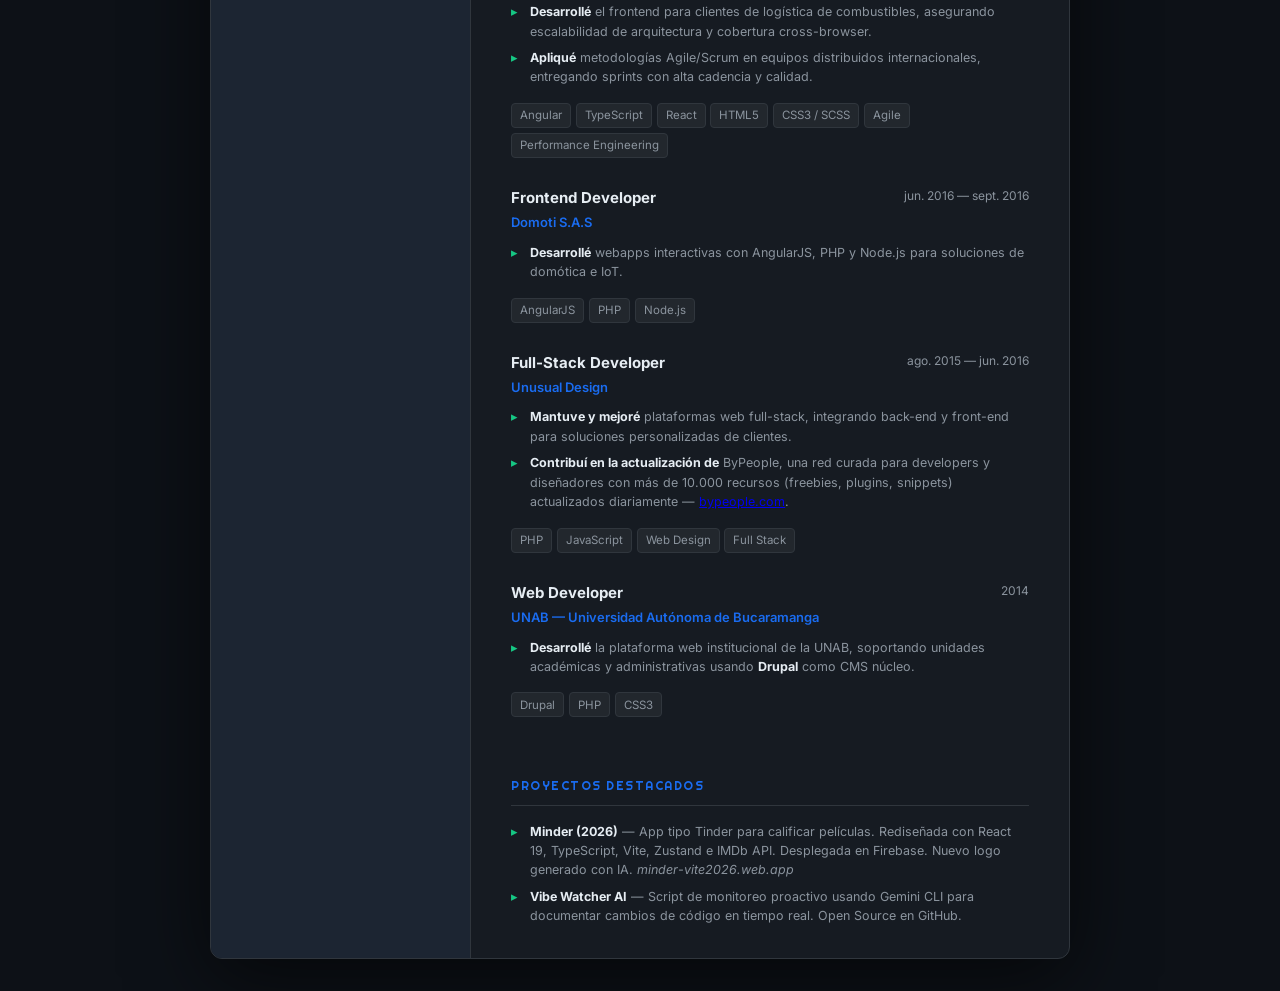
==== commit e057070c: "fix(cv): correct typos and update 'Led' to 'Lead'" ====
--- a/cv/index.html
+++ b/cv/index.html
@@ -802,7 +802,7 @@
                         <ul class="exp-bullets">
                             <li><strong>Desarrollé</strong> interfaces de usuario de alta disponibilidad para el flujo de reservas de Disney Cruise Line (Caribbean), con Angular, garantizando performance y UX en una plataforma de misión crítica.</li>
                         <li><strong>Colaboré</strong> con el equipo de Wunderman Thompson (VML) en soluciones frontend para campañas globales de alto tráfico, con foco en performance, engineering y optimización de carga.</li>
-                        <li><strong>Desarrolle</strong> el frontend para clientes de logística de combustibles, asegurando escalabilidad de arquitectura y cobertura cross-browser.</li>
+                        <li><strong>Desarrollé</strong> el frontend para clientes de logística de combustibles, asegurando escalabilidad de arquitectura y cobertura cross-browser.</li>
                         <li><strong>Apliqué</strong> metodologías Agile/Scrum en equipos distribuidos internacionales, entregando sprints con alta cadencia y calidad.</li>
                         </ul>
                         <ul class="exp-tags">
@@ -844,7 +844,7 @@
                         </div>
                         <ul class="exp-bullets">
                             <li><strong>Mantuve y mejoré</strong> plataformas web full-stack, integrando back-end y front-end para soluciones personalizadas de clientes.</li>
-                        <li><strong>Contribuí en la actulizacion de </strong> ByPeople, una red curada para developers y diseñadores con más de 10.000 recursos (freebies, plugins, snippets) actualizados diariamente — <a href="http://bypeople.com" target="_blank">bypeople.com</a>.</li>
+                        <li><strong>Contribuí en la actualización de</strong> ByPeople, una red curada para developers y diseñadores con más de 10.000 recursos (freebies, plugins, snippets) actualizados diariamente — <a href="http://bypeople.com" target="_blank">bypeople.com</a>.</li>
                         </ul>
                         <ul class="exp-tags">
                             <li class="exp-tag">PHP</li>
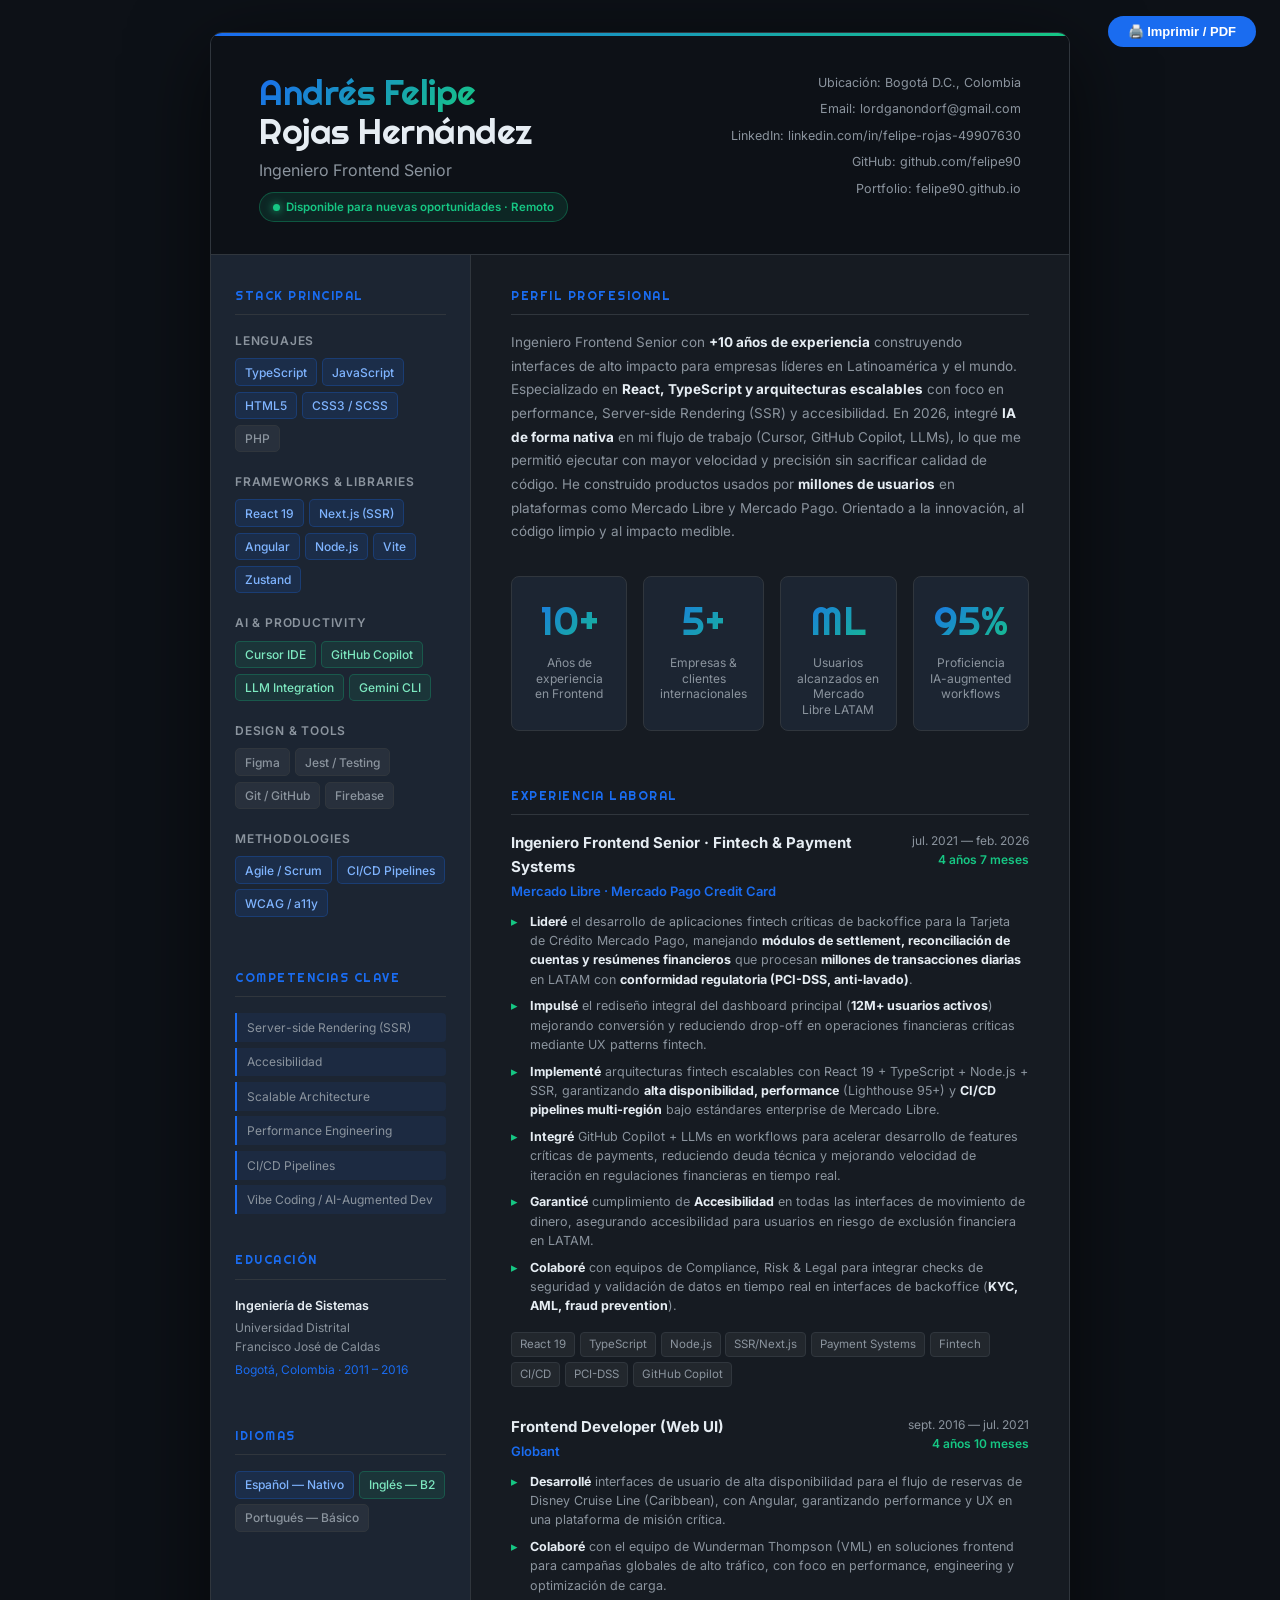
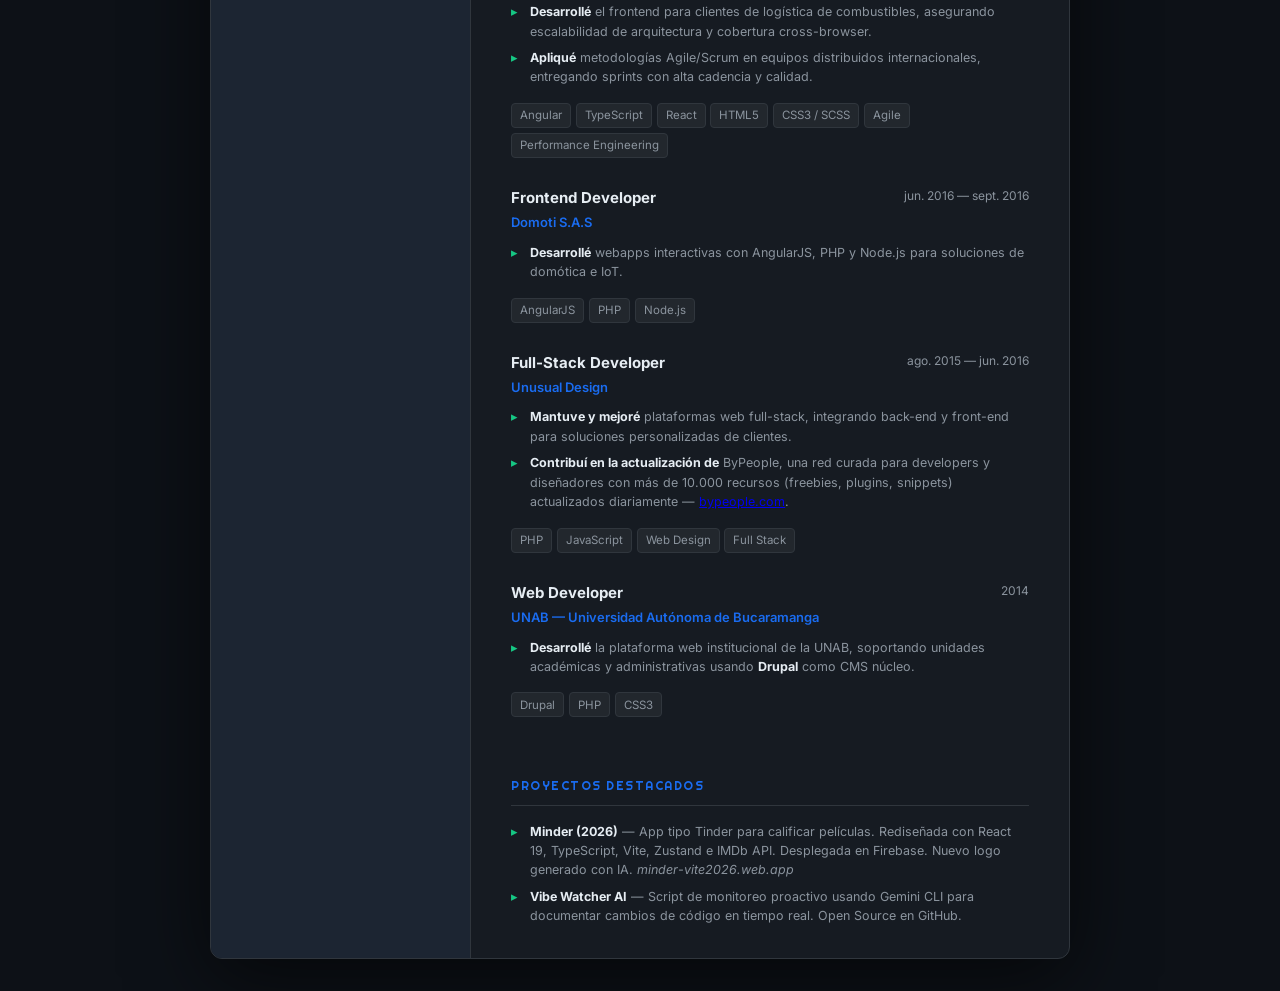
==== commit 2590100d: "chore(cv): refine professional focus by removing UI/UX Specialist tag" ====
--- a/cv/index.html
+++ b/cv/index.html
@@ -613,7 +613,7 @@
             <div class="header-top">
                 <div class="header-name">
                     <h1><span>Andrés Felipe</span><br>Rojas Hernández</h1>
-                    <p class="title">Ingeniero Frontend Senior &nbsp;·&nbsp; Especialista UI/UX</p>
+                    <p class="title">Ingeniero Frontend Senior</p>
                     <span class="open-badge"><span class="badge-dot"></span> Disponible para nuevas oportunidades · Remoto</span>
                 </div>
                 <div class="header-meta">
@@ -698,7 +698,6 @@
                         <li class="ats-tag">Scalable Architecture</li>
                         <li class="ats-tag">Performance Engineering</li>
                         <li class="ats-tag">CI/CD Pipelines</li>
-                        <li class="ats-tag">UI/UX Specialist</li>
                         <li class="ats-tag">Vibe Coding / AI-Augmented Dev</li>
                     </ul>
                 </div>
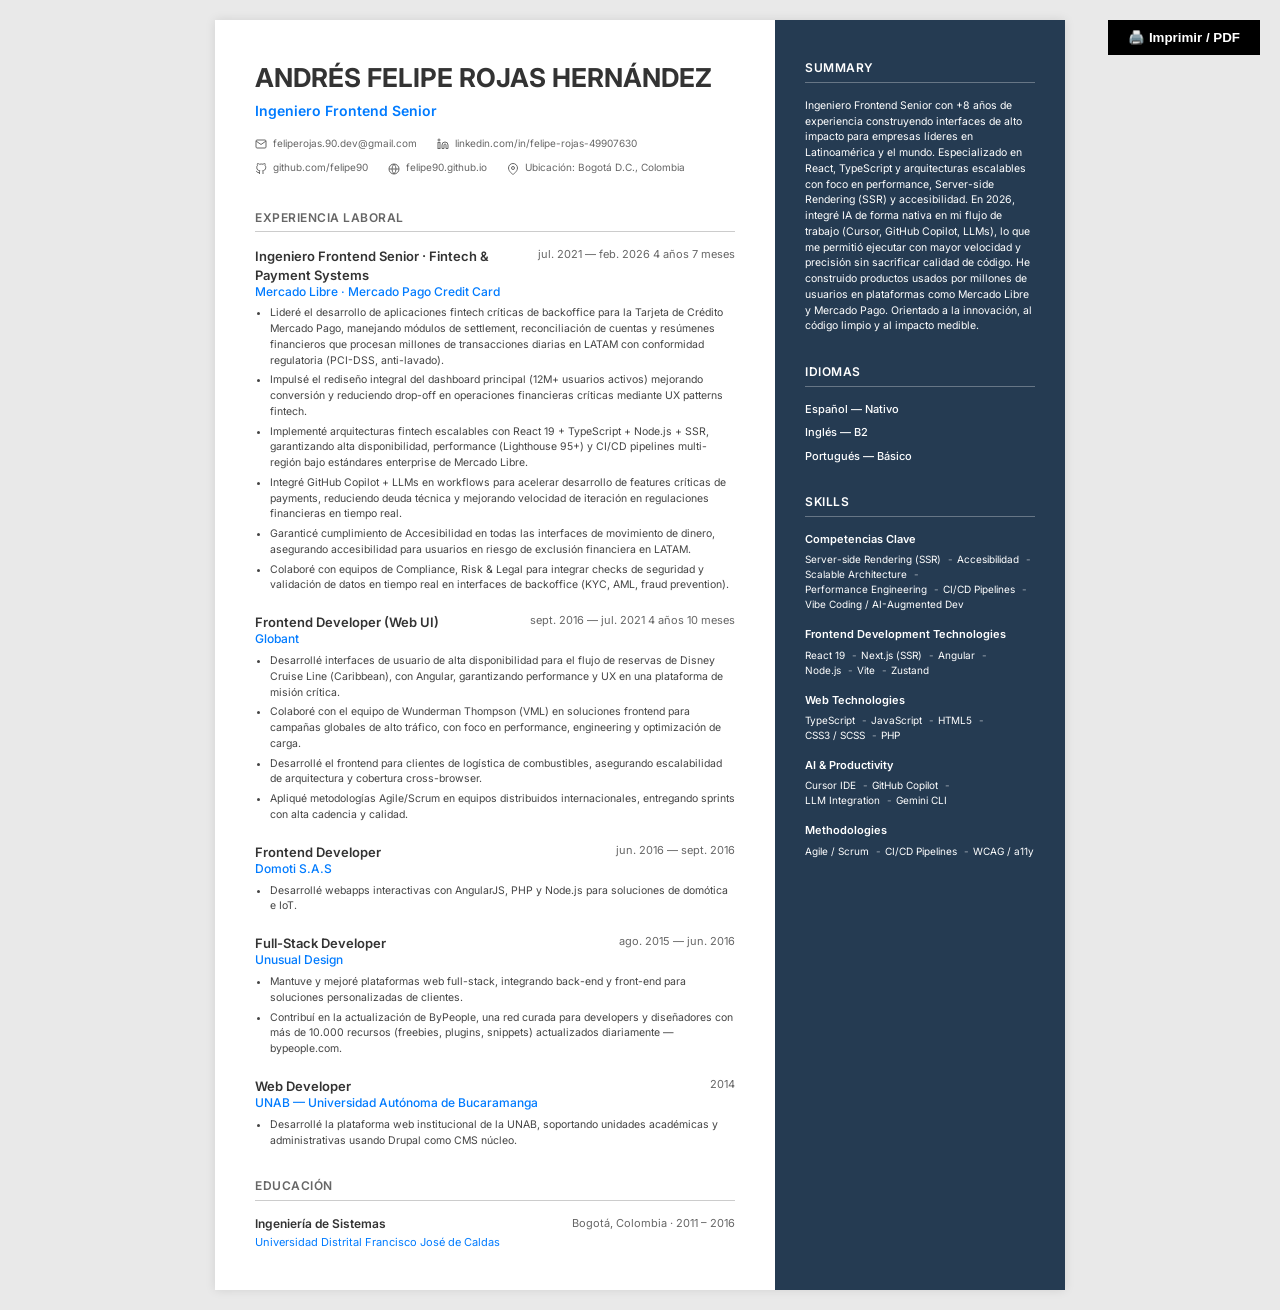
==== commit 372a7a23: "feat(cv): consolidate templates, redesign ats layout, update email & journey" ====
--- a/cv/index.html
+++ b/cv/index.html
@@ -1,781 +1,271 @@
 <!DOCTYPE html>
-<html lang="es">
-
+<html lang="en">
 <head>
     <meta charset="UTF-8">
-    <meta name="viewport" content="width=device-width, initial-scale=1.0">
     <title>CV — Andrés Felipe Rojas Hernández | Ingeniero Frontend</title>
-    <link
-        href="https://fonts.googleapis.com/css2?family=Inter:wght@300;400;500;600;700&family=Righteous&family=Syne:wght@700;800&display=swap"
-        rel="stylesheet">
+    <link href="https://fonts.googleapis.com/css2?family=Inter:wght@400;500;600;700&display=swap" rel="stylesheet">
     <style>
-        :root {
-            --primary: #1a6cf0;
-            --accent: #16c784;
-            --dark: #0d1117;
-            --surface: #161b22;
-            --surface2: #1c2532;
-            --border: #30363d;
-            --text: #e6edf3;
-            --text-muted: #8b949e;
-            --gradient: linear-gradient(135deg, #1a6cf0, #16c784);
-            --radius: 8px;
-        }
-
+        /* Modern 2-Column Template */
         * {
-            margin: 0;
-            padding: 0;
             box-sizing: border-box;
         }
-
-        body {
-            font-family: 'Inter', sans-serif;
-            background: var(--dark);
-            color: var(--text);
-            min-height: 100vh;
-            padding: 2rem 1rem;
+        body { 
+            font-family: 'Inter', sans-serif; 
+            font-size: 11px; 
+            line-height: 1.4; 
+            color: #333; 
+            margin: 0; 
+            background: #e9e9e9;
+        }
+        .page {
+            display: flex;
+            max-width: 850px;
+            margin: 20px auto;
+            background: #fff;
+            box-shadow: 0 0 10px rgba(0,0,0,0.1);
+        }
+        
+        .main-col {
+            flex: 1;
+            padding: 40px;
+        }
+        
+        .sidebar {
+            width: 290px;
+            background: #253b52;
+            color: #fff;
+            padding: 40px 30px;
+        }
+
+        /* Print button styling */
+        .print-btn { 
+            position: fixed;
+            top: 20px;
+            right: 20px;
+            background: #000;
+            color: #fff;
+            border: none;
+            padding: 10px 20px;
+            cursor: pointer;
+            font-size: 10pt;
+            font-weight: bold;
+            z-index: 1000;
+        }
+        .print-btn:hover { background: #333; }
+        
+        @media print {
+            body { background: #fff; }
+            .page { margin: 0; box-shadow: none; max-width: 100%; }
+            .print-btn { display: none; }
+        }
+
+        /* Headings */
+        h1 { 
+            font-size: 26px; 
+            margin: 0 0 5px 0; 
+            text-transform: uppercase; 
+            color: #333;
+            font-weight: 700;
+        }
+        .header-title {
+            color: #007bff;
             font-size: 14px;
-            line-height: 1.6;
-        }
-
-        /* ── PRINT CONTROLS ── */
-        .print-bar {
-            position: fixed;
-            top: 1rem;
-            right: 1.5rem;
-            z-index: 100;
-            display: flex;
-            gap: .75rem;
-        }
-
-        .print-bar button {
-            padding: .5rem 1.25rem;
-            border-radius: 999px;
-            border: none;
             font-weight: 600;
-            cursor: pointer;
-            font-size: 13px;
-            transition: opacity .2s;
-        }
-
-        .btn-print {
-            background: var(--primary);
-            color: #fff;
-        }
-
-        .btn-download {
-            background: var(--accent);
-            color: #0d1117;
-        }
-
-        .print-bar button:hover {
-            opacity: .85;
-        }
-
-        /* ── PAGE WRAPPER ── */
-        .cv-page {
-            max-width: 860px;
-            margin: 0 auto;
-            background: var(--surface);
-            border-radius: 12px;
-            border: 1px solid var(--border);
-            overflow: hidden;
-            box-shadow: 0 20px 80px rgba(0, 0, 0, .6);
-        }
-
-        /* ── HEADER ── */
-        .cv-header {
-            background: var(--dark);
-            padding: 2.5rem 3rem 2rem;
-            border-bottom: 1px solid var(--border);
-            position: relative;
-            overflow: hidden;
-        }
-
-        .cv-header::before {
-            content: '';
-            position: absolute;
-            top: 0;
-            left: 0;
-            right: 0;
-            height: 3px;
-            background: var(--gradient);
-        }
-
-        .header-top {
+            margin: 0 0 15px 0;
+        }
+        .contact-info {
+            display: flex;
+            flex-wrap: wrap;
+            gap: 10px 20px;
+            color: #666;
+            margin-bottom: 35px;
+            font-size: 10px;
+        }
+        .contact-info svg {
+            width: 12px;
+            height: 12px;
+            vertical-align: middle;
+            margin-right: 3px;
+        }
+
+        .section-title {
+            font-size: 12px;
+            text-transform: uppercase;
+            color: #666;
+            font-weight: 600;
+            border-bottom: 1px solid #ccc;
+            padding-bottom: 5px;
+            margin: 0 0 15px 0;
+            letter-spacing: 0.5px;
+        }
+
+        .side-title {
+            font-size: 12px;
+            text-transform: uppercase;
+            color: #fff;
+            font-weight: 600;
+            border-bottom: 1px solid rgba(255,255,255,0.3);
+            padding-bottom: 5px;
+            margin: 0 0 15px 0;
+            letter-spacing: 0.5px;
+        }
+
+        /* Experience */
+        .exp-item { margin-bottom: 20px; }
+        .exp-header {
             display: flex;
             justify-content: space-between;
             align-items: flex-start;
-            gap: 2rem;
-        }
-
-        .header-name h1 {
-            font-family: 'Righteous', cursive;
-            font-size: 2.2rem;
-            font-weight: 400;
-            letter-spacing: -.5px;
-            line-height: 1.1;
-        }
-
-        .header-name h1 span {
-            background: var(--gradient);
-            -webkit-background-clip: text;
-            -webkit-text-fill-color: transparent;
-            background-clip: text;
-        }
-
-        .header-name .title {
-            margin-top: .5rem;
-            font-size: 1rem;
-            color: var(--text-muted);
-            font-weight: 400;
-        }
-
-        .header-meta {
-            display: flex;
-            flex-direction: column;
-            gap: .4rem;
+            margin-bottom: 3px;
+        }
+        .exp-role { 
+            font-weight: 600; 
+            font-size: 13px; 
+            color: #333;
+        }
+        .exp-company { 
+            color: #007bff; 
+            font-size: 12px;
+            font-weight: 500;
+        }
+        .exp-period { 
+            color: #666; 
+            font-size: 11px;
             text-align: right;
-            flex-shrink: 0;
-        }
-
-        .header-meta a,
-        .header-meta span {
-            color: var(--text-muted);
-            text-decoration: none;
-            font-size: 12.5px;
-            transition: color .2s;
-        }
-
-        .header-meta a:hover {
-            color: var(--primary);
-        }
-
-        .header-meta .badge {
-            display: inline-flex;
-            align-items: center;
-            gap: .35rem;
-        }
-
-        .badge-dot {
-            width: 7px;
-            height: 7px;
-            border-radius: 50%;
-            background: var(--accent);
-            box-shadow: 0 0 8px var(--accent);
-            flex-shrink: 0;
-        }
-
-        .open-badge {
-            display: inline-flex;
-            align-items: center;
-            gap: .4rem;
-            background: rgba(22, 199, 132, .12);
-            border: 1px solid rgba(22, 199, 132, .3);
-            color: var(--accent);
-            padding: .3rem .8rem;
-            border-radius: 999px;
-            font-size: 11.5px;
+            white-space: nowrap;
+            margin-left: 10px;
+        }
+        .exp-bullets { 
+            margin: 5px 0 0 0; 
+            padding-left: 15px; 
+            color: #444;
+            line-height: 1.5;
+            font-size: 10.5px;
+        }
+        .exp-bullets li { margin-bottom: 4px; }
+        .exp-tags { display: none; } /* Hide tags below experience like in image */
+
+        /* Education */
+        .school-header {
+            display: flex;
+            justify-content: space-between;
+            margin-bottom: 2px;
+        }
+        .edu-degree { font-weight: 600; font-size: 12px; color: #333; }
+        .edu-school { color: #007bff; font-size: 11px; }
+        .edu-period { color: #666; font-size: 11px; }
+
+        /* Sidebar content */
+        .summary-text {
+            color: #fff;
+            font-size: 10.5px;
+            line-height: 1.5;
+            margin-bottom: 30px;
+        }
+
+        .side-heading {
             font-weight: 600;
-            margin-top: .5rem;
-        }
-
-        /* ── BODY LAYOUT ── */
-        .cv-body {
-            display: grid;
-            grid-template-columns: 260px 1fr;
-            min-height: 600px;
-        }
-
-        /* ── SIDEBAR ── */
-        .cv-sidebar {
-            background: var(--surface2);
-            border-right: 1px solid var(--border);
-            padding: 2rem 1.5rem;
-            display: flex;
-            flex-direction: column;
-            gap: 2rem;
-        }
-
-        .sidebar-section h3 {
-            font-family: 'Righteous', cursive;
-            font-size: 12px;
-            font-weight: 400;
-            letter-spacing: 1.5px;
-            text-transform: uppercase;
-            color: var(--primary);
-            margin-bottom: 1rem;
-            padding-bottom: .5rem;
-            border-bottom: 1px solid var(--border);
-        }
-
-        /* Skills */
-        .skill-group {
-            margin-bottom: 1.25rem;
-        }
-
-        .skill-group-label {
-            font-size: 12px;
-            color: var(--text-muted);
-            font-weight: 600;
-            margin-bottom: .5rem;
-            text-transform: uppercase;
-            letter-spacing: .8px;
-        }
-
-        .skill-tags {
-            display: flex;
+            margin: 15px 0 5px 0;
+            font-size: 11px;
+            color: #fff;
+        }
+
+        .skill-tags, .ats-tags { 
+            list-style: none; 
+            padding: 0; 
+            margin: 0; 
+            display: flex;
+            flex-wrap: wrap;
+            line-height: 1.5;
+        }
+        .skill-tag, .ats-tag { 
+            font-size: 10px;
+            color: #fff;
+            display: inline-block;
+        }
+        .skill-tags .skill-tag::after, .ats-tags .ats-tag::after {
+            content: " - ";
+            margin: 0 4px;
+            color: rgba(255,255,255,0.6);
+        }
+        .skill-tags .skill-tag:last-child::after, .ats-tags .ats-tag:last-child::after {
+            content: "";
+            margin: 0;
+        }
+
+        .languages-list {
             list-style: none;
             padding: 0;
-            margin: 0;
-            flex-wrap: wrap;
-            gap: .35rem;
-        }
-
-        .skill-tag {
-            background: rgba(26, 108, 240, .12);
-            border: 1px solid rgba(26, 108, 240, .25);
-            color: #7fb4ff;
-            padding: .2rem .55rem;
-            border-radius: 5px;
-            font-size: 12px;
+            margin: 0 0 30px 0;
+        }
+        .languages-list li {
+            margin-bottom: 8px;
+            font-size: 11px;
             font-weight: 500;
-        }
-
-        .skill-tag.accent {
-            background: rgba(22, 199, 132, .1);
-            border-color: rgba(22, 199, 132, .25);
-            color: #7de8c0;
-        }
-
-        .skill-tag.neutral {
-            background: rgba(255, 255, 255, .05);
-            border-color: var(--border);
-            color: var(--text-muted);
-        }
-
-        /* ATS keywords */
-        .ats-tags {
-            list-style: none;
-            padding: 0;
-            margin: 0;
-        }
-
-        .ats-tag {
-            display: block;
-            padding: .3rem .6rem;
-            margin-bottom: .35rem;
-            background: rgba(26, 108, 240, .08);
-            border-left: 2px solid var(--primary);
-            border-radius: 0 4px 4px 0;
-            font-size: 12px;
-            color: var(--text-muted);
-        }
-
-        /* Education */
-        .edu-item {
-            margin-bottom: 1rem;
-        }
-
-        .edu-degree {
-            font-weight: 600;
-            font-size: 12.5px;
-            color: var(--text);
-        }
-
-        .edu-school {
-            font-size: 12px;
-            color: var(--text-muted);
-            margin-top: .15rem;
-        }
-
-        .edu-year {
-            font-size: 12px;
-            color: var(--primary);
-            margin-top: .2rem;
-        }
-
-        /* ── MAIN CONTENT ── */
-        .cv-main {
-            padding: 2rem 2.5rem;
-            display: flex;
-            flex-direction: column;
-            gap: 2rem;
-        }
-
-        .main-section h2 {
-            font-family: 'Righteous', cursive;
-            font-size: 12px;
-            font-weight: 400;
-            letter-spacing: 1.5px;
-            text-transform: uppercase;
-            color: var(--primary);
-            margin-bottom: 1rem;
-            padding-bottom: .5rem;
-            border-bottom: 1px solid var(--border);
-        }
-
-        /* Summary */
-        .summary-text {
-            color: var(--text-muted);
-            line-height: 1.75;
-            font-size: 13.5px;
-        }
-
-        .summary-text strong {
-            color: var(--text);
-        }
-
-        /* Experience */
-        .exp-item {
-            margin-bottom: 1.75rem;
-        }
-
-        .exp-header {
             display: flex;
             justify-content: space-between;
-            align-items: flex-start;
-            margin-bottom: .6rem;
-        }
-
-        .exp-role {
-            font-weight: 700;
-            font-size: 15px;
-            color: var(--text);
-        }
-
-        .exp-company {
-            color: var(--primary);
-            font-weight: 600;
-            font-size: 13px;
-            margin-top: .15rem;
-        }
-
-        .exp-period {
-            font-size: 12px;
-            color: var(--text-muted);
-            text-align: right;
-            flex-shrink: 0;
-            padding-left: 1rem;
-        }
-
-        .exp-bullets {
-            list-style: none;
-            display: flex;
-            flex-direction: column;
-            gap: .45rem;
-        }
-
-        .exp-bullets li {
-            position: relative;
-            padding-left: 1.2rem;
-            font-size: 12.5px;
-            color: var(--text-muted);
-            line-height: 1.55;
-        }
-
-        .exp-bullets li::before {
-            content: '▸';
-            position: absolute;
-            left: 0;
-            color: var(--accent);
-        }
-
-        .exp-bullets li strong {
-            color: var(--text);
-        }
-
-        .exp-tags {
-            display: flex;
-            flex-wrap: wrap;
-            gap: .3rem;
-            margin-top: .75rem;
-            list-style: none;
-            padding: 0;
-            margin-top: 1rem;
-        }
-
-        .exp-tag {
-            background: rgba(255, 255, 255, .05);
-            border: 1px solid var(--border);
-            color: var(--text-muted);
-            padding: .15rem .5rem;
-            border-radius: 4px;
-            font-size: 11.5px;
-        }
-
-        /* Metrics row */
-        .metrics-row {
-            display: flex;
-            gap: 1rem;
-            margin-bottom: 1.5rem;
-        }
-
-        .metric-card {
-            flex: 1;
-            background: var(--surface2);
-            border: 1px solid var(--border);
-            border-radius: var(--radius);
-            padding: .75rem 1rem;
-            text-align: center;
-        }
-
-        .metric-value {
-            font-family: 'Righteous', cursive;
-            font-size: 2.5rem;
-            font-weight: 400;
-            background: var(--gradient);
-            -webkit-background-clip: text;
-            -webkit-text-fill-color: transparent;
-            background-clip: text;
-        }
-
-        .metric-label {
-            font-size: 12px;
-            color: var(--text-muted);
-            margin-top: .15rem;
-            line-height: 1.3;
-        }
-
-        /* ── PRINT STYLES ── */
-        @media print {
-            body {
-                background: #fff;
-                color: #111;
-                padding: 0;
-                font-size: 12px;
-            }
-
-            .print-bar {
-                display: none;
-            }
-
-            .cv-page {
-                box-shadow: none;
-                border-radius: 0;
-                border: none;
-                max-width: 100%;
-            }
-
-            .cv-header {
-                background: #f7f8fa;
-                border-bottom: 2px solid #e0e4ed;
-            }
-
-            .cv-header::before {
-                background: linear-gradient(135deg, #1a6cf0, #16c784);
-            }
-
-            .header-name h1 {
-                font-size: 1.8rem;
-            }
-
-            .header-name h1 span {
-                -webkit-text-fill-color: #1a6cf0;
-                background: none;
-                color: #1a6cf0;
-            }
-
-            .cv-body {
-                grid-template-columns: 220px 1fr;
-            }
-
-            .cv-sidebar {
-                background: #f7f8fa;
-                border-right: 1px solid #e0e4ed;
-            }
-
-            .cv-main {
-                padding: 1.5rem 2rem;
-            }
-
-            .skill-tag {
-                border: 1px solid #c0cce8;
-                color: #1a6cf0;
-                background: #eef3ff;
-            }
-
-            .skill-tag.accent {
-                border-color: #a0dbc9;
-                color: #148a5c;
-                background: #edfaf4;
-            }
-
-            .skill-tag.neutral {
-                border-color: #dde1e9;
-                color: #555;
-                background: #f5f6f8;
-            }
-
-            .ats-tag {
-                border-left-color: #1a6cf0;
-                color: #555;
-                background: #f0f4ff;
-            }
-
-            .exp-role {
-                color: #111;
-            }
-
-            .exp-company {
-                color: #1a6cf0;
-            }
-
-            .exp-bullets li {
-                color: #444;
-            }
-
-            .exp-tag {
-                border-color: #dde1e9;
-                color: #666;
-                background: #f5f6f8;
-            }
-
-            .metric-card {
-                background: #f0f4ff;
-                border-color: #c0cce8;
-            }
-
-            .metric-value {
-                -webkit-text-fill-color: #1a6cf0;
-                color: #1a6cf0;
-                background: none;
-            }
-
-            .metric-label {
-                color: #666;
-            }
-
-            .sidebar-section h3 {
-                color: #1a6cf0;
-                border-color: #e0e4ed;
-            }
-
-            .main-section h2 {
-                color: #1a6cf0;
-                border-color: #e0e4ed;
-            }
-
-            .edu-degree {
-                color: #111;
-            }
-
-            .edu-school {
-                color: #555;
-            }
-
-            .summary-text {
-                color: #444;
-            }
-
-            .summary-text strong {
-                color: #111;
-            }
-
-            .open-badge {
-                border-color: #a0dbc9;
-                color: #148a5c;
-                background: #edfaf4;
-            }
-
-            .header-meta a,
-            .header-meta span {
-                color: #555;
-            }
-
-            .badge-dot {
-                background: #16c784;
-                box-shadow: none;
-            }
-
-            .exp-bullets li::before {
-                color: #16c784;
-            }
-
-            .edu-year {
-                color: #1a6cf0;
-            }
-        }
+        }
+        .languages-list span {
+            font-weight: normal;
+        }
+
+        .sidebar-section {
+            margin-bottom: 30px;
+        }
+
     </style>
 </head>
-
 <body>
-
-    <!-- Print controls -->
-    <div class="print-bar">
-        <button class="btn-print" onclick="window.print()">🖨️ Imprimir / PDF</button>
-    </div>
-
-    <div class="cv-page">
-
-        <!-- ══ HEADER ══ -->
-        <header class="cv-header">
-            <div class="header-top">
-                <div class="header-name">
-                    <h1><span>Andrés Felipe</span><br>Rojas Hernández</h1>
-                    <p class="title">Ingeniero Frontend Senior</p>
-                    <span class="open-badge"><span class="badge-dot"></span> Disponible para nuevas oportunidades · Remoto</span>
+    <button class="print-btn" onclick="window.print()">🖨️ Imprimir / PDF</button>
+
+    <div class="page">
+        <!-- Main Column -->
+        <main class="main-col">
+            <header>
+                <h1>Andrés Felipe Rojas Hernández</h1>
+                <p class="header-title">Ingeniero Frontend Senior</p>
+                <div class="contact-info">
+                    <span>
+                        <svg viewBox="0 0 24 24" fill="none" stroke="currentColor" stroke-width="2"><path d="M4 4h16c1.1 0 2 .9 2 2v12c0 1.1-.9 2-2 2H4c-1.1 0-2-.9-2-2V6c0-1.1.9-2 2-2z"></path><polyline points="22,6 12,13 2,6"></polyline></svg>
+                        feliperojas.90.dev@gmail.com
+                    </span>
+                    <span>
+                        <svg viewBox="0 0 24 24" fill="none" stroke="currentColor" stroke-width="2"><path d="M16 8a6 6 0 0 1 6 6v7h-4v-7a2 2 0 0 0-2-2 2 2 0 0 0-2 2v7h-4v-7a6 6 0 0 1 6-6z"></path><rect x="2" y="9" width="4" height="12"></rect><circle cx="4" cy="4" r="2"></circle></svg>
+                        linkedin.com/in/felipe-rojas-49907630
+                    </span>
+                    <span>
+                        <svg viewBox="0 0 24 24" fill="none" stroke="currentColor" stroke-width="2"><path d="M9 19c-5 1.5-5-2.5-7-3m14 6v-3.87a3.37 3.37 0 0 0-.94-2.61c3.14-.35 6.44-1.54 6.44-7A5.44 5.44 0 0 0 20 4.77 5.07 5.07 0 0 0 19.91 1S18.73.65 16 2.48a13.38 13.38 0 0 0-7 0C6.27.65 5.09 1 5.09 1A5.07 5.07 0 0 0 5 4.77a5.44 5.44 0 0 0-1.5 3.78c0 5.42 3.3 6.61 6.44 7A3.37 3.37 0 0 0 9 18.13V22"></path></svg>
+                        github.com/felipe90
+                    </span>
+                    <span>
+                        <svg viewBox="0 0 24 24" fill="none" stroke="currentColor" stroke-width="2"><circle cx="12" cy="12" r="10"></circle><line x1="2" y1="12" x2="22" y2="12"></line><path d="M12 2a15.3 15.3 0 0 1 4 10 15.3 15.3 0 0 1-4 10 15.3 15.3 0 0 1-4-10 15.3 15.3 0 0 1 4-10z"></path></svg>
+                        felipe90.github.io
+                    </span>
+                    <span>
+                        <svg viewBox="0 0 24 24" fill="none" stroke="currentColor" stroke-width="2"><path d="M21 10c0 7-9 13-9 13s-9-6-9-13a9 9 0 0 1 18 0z"></path><circle cx="12" cy="10" r="3"></circle></svg>
+                        Ubicación: Bogotá D.C., Colombia
+                    </span>
                 </div>
-                <div class="header-meta">
-                    <span>Ubicación: Bogotá D.C., Colombia</span>
-                    <span>Email: lordganondorf@gmail.com</span>
-                    <a href="https://linkedin.com/in/felipe-rojas-49907630" target="_blank">LinkedIn:
-                        linkedin.com/in/felipe-rojas-49907630</a>
-                    <a href="https://github.com/felipe90" target="_blank">GitHub: github.com/felipe90</a>
-                    <a href="https://felipe90.github.io" target="_blank">Portfolio: felipe90.github.io</a>
-                </div>
-            </div>
-        </header>
-
-        <div class="cv-body">
-
-            <!-- ══ SIDEBAR ══ -->
-            <aside class="cv-sidebar">
-
-                <!-- Tech Stack -->
-                <div class="sidebar-section">
-                    <h3>Stack Principal</h3>
-
-                    <div class="skill-group">
-                        <div class="skill-group-label">Lenguajes</div>
-                        <ul class="skill-tags">
-                            <li class="skill-tag">TypeScript</li>
-                            <li class="skill-tag">JavaScript</li>
-                            <li class="skill-tag">HTML5</li>
-                            <li class="skill-tag">CSS3 / SCSS</li>
-                            <li class="skill-tag neutral">PHP</li>
-                        </ul>
-                    </div>
-
-                    <div class="skill-group">
-                        <div class="skill-group-label">Frameworks & Libraries</div>
-                        <ul class="skill-tags">
-                            <li class="skill-tag">React 19</li>
-                        <li class="skill-tag">Next.js (SSR)</li>
-                        <li class="skill-tag">Angular</li>
-                        <li class="skill-tag">Node.js</li>
-                        <li class="skill-tag">Vite</li>
-                        <li class="skill-tag">Zustand</li>
-                        </ul>
-                    </div>
-
-                    <div class="skill-group">
-                        <div class="skill-group-label">AI & Productivity</div>
-                        <ul class="skill-tags">
-                            <li class="skill-tag accent">Cursor IDE</li>
-                        <li class="skill-tag accent">GitHub Copilot</li>
-                        <li class="skill-tag accent">LLM Integration</li>
-                        <li class="skill-tag accent">Gemini CLI</li>
-                        </ul>
-                    </div>
-
-                    <div class="skill-group">
-                        <div class="skill-group-label">Design & Tools</div>
-                        <ul class="skill-tags">
-                            <li class="skill-tag neutral">Figma</li>
-                        <li class="skill-tag neutral">Jest / Testing</li>
-                        <li class="skill-tag neutral">Git / GitHub</li>
-                        <li class="skill-tag neutral">Firebase</li>
-                        </ul>
-                    </div>
-
-                    <div class="skill-group">
-                        <div class="skill-group-label">Methodologies</div>
-                        <ul class="skill-tags">
-                            <li class="skill-tag">Agile / Scrum</li>
-                        <li class="skill-tag">CI/CD Pipelines</li>
-                        <li class="skill-tag">WCAG / a11y</li>
-                        </ul>
-                    </div>
-                </div>
-
-                <!-- ATS Keywords -->
-                <div class="sidebar-section">
-                    <h3>Competencias Clave</h3>
-                    <ul class="ats-tags">
-                        <li class="ats-tag">Server-side Rendering (SSR)</li>
-                        <li class="ats-tag">Accesibilidad</li>
-                        <li class="ats-tag">Scalable Architecture</li>
-                        <li class="ats-tag">Performance Engineering</li>
-                        <li class="ats-tag">CI/CD Pipelines</li>
-                        <li class="ats-tag">Vibe Coding / AI-Augmented Dev</li>
-                    </ul>
-                </div>
-
-                <!-- Education -->
-                <div class="sidebar-section">
-                    <h3>Educación</h3>
-                    <div class="edu-item">
-                        <div class="edu-degree">Ingeniería de Sistemas</div>
-                        <div class="edu-school">Universidad Distrital<br>Francisco José de Caldas</div>
-                        <div class="edu-year">Bogotá, Colombia · 2011 – 2016</div>
-                    </div>
-                </div>
-
-                <!-- Languages -->
-                <div class="sidebar-section">
-                    <h3>Idiomas</h3>
-                    <ul class="skill-tags">
-                        <li class="skill-tag ">Español — Nativo</li>
-                        <li class="skill-tag accent">Inglés — B2</li>
-                        <li class="skill-tag neutral">Portugués — Básico</li>
-                    </ul>
-                </div>
-
-            </aside>
-
-            <!-- ══ MAIN ══ -->
-            <main class="cv-main">
-
-                <!-- Summary -->
-                <section class="main-section">
-                    <h2>Perfil Profesional</h2>
-                    <p class="summary-text">
-                        Ingeniero Frontend Senior con <strong>+10 años de experiencia</strong> construyendo interfaces de alto impacto para empresas líderes en Latinoamérica y el mundo. Especializado en <strong>React, TypeScript y arquitecturas escalables</strong> con foco en performance, Server-side Rendering (SSR) y accesibilidad. En 2026, integré <strong>IA de forma nativa</strong> en mi flujo de trabajo (Cursor, GitHub Copilot, LLMs), lo que me permitió ejecutar con mayor velocidad y precisión sin sacrificar calidad de código. He construido productos usados por <strong>millones de usuarios</strong> en plataformas como Mercado Libre y Mercado Pago. Orientado a la innovación, al código limpio y al impacto medible.
-                    </p>
-                </section>
-
-                <!-- Metrics -->
-                <div class="metrics-row">
-                    
-                    <div class="metric-card">
-                        <div class="metric-value">10+</div>
-                        <div class="metric-label">Años de experiencia en Frontend</div>
-                    </div>
-                    <div class="metric-card">
-                        <div class="metric-value">5+</div>
-                        <div class="metric-label">Empresas & clientes internacionales</div>
-                    </div>
-                    <div class="metric-card">
-                        <div class="metric-value">ML</div>
-                        <div class="metric-label">Usuarios alcanzados en Mercado Libre LATAM</div>
-                    </div>
-                    <div class="metric-card">
-                        <div class="metric-value">95%</div>
-                        <div class="metric-label">Proficiencia IA-augmented workflows</div>
-                    </div>
-                </div>
-
-                <!-- Experience -->
-                <section class="main-section">
-                    <h2>Experiencia Laboral</h2>
-
-                    
+            </header>
+
+            <section>
+                <div class="section-title">Experiencia Laboral</div>
+                
                     <div class="exp-item">
                         <div class="exp-header">
                             <div>
                                 <div class="exp-role">Ingeniero Frontend Senior · Fintech & Payment Systems</div>
                                 <div class="exp-company">Mercado Libre · Mercado Pago Credit Card</div>
                             </div>
-                            <div class="exp-period">jul. 2021 — feb. 2026<br><span style="color:var(--accent); font-weight:600;">4 años 7 meses</span></div>
+                            <div class="exp-period">jul. 2021 — feb. 2026 4 años 7 meses</div>
                         </div>
                         <ul class="exp-bullets">
-                            <li><strong>Lideré</strong> el desarrollo de aplicaciones fintech críticas de backoffice para la Tarjeta de Crédito Mercado Pago, manejando <strong>módulos de settlement, reconciliación de cuentas y resúmenes financieros</strong> que procesan <strong>millones de transacciones diarias</strong> en LATAM con <strong>conformidad regulatoria (PCI-DSS, anti-lavado)</strong>.</li>
-                        <li><strong>Impulsé</strong> el rediseño integral del dashboard principal (<strong>12M+ usuarios activos</strong>) mejorando conversión y reduciendo drop-off en operaciones financieras críticas mediante UX patterns fintech.</li>
-                        <li><strong>Implementé</strong> arquitecturas fintech escalables con React 19 + TypeScript + Node.js + SSR, garantizando <strong>alta disponibilidad, performance</strong> (Lighthouse 95+) y <strong>CI/CD pipelines multi-región</strong> bajo estándares enterprise de Mercado Libre.</li>
-                        <li><strong>Integré</strong> GitHub Copilot + LLMs en workflows para acelerar desarrollo de features críticas de payments, reduciendo deuda técnica y mejorando velocidad de iteración en regulaciones financieras en tiempo real.</li>
-                        <li><strong>Garanticé</strong> cumplimiento de <strong>Accesibilidad</strong> en todas las interfaces de movimiento de dinero, asegurando accesibilidad para usuarios en riesgo de exclusión financiera en LATAM.</li>
-                        <li><strong>Colaboré</strong> con equipos de Compliance, Risk & Legal para integrar checks de seguridad y validación de datos en tiempo real en interfaces de backoffice (<strong>KYC, AML, fraud prevention</strong>).</li>
+                            <li>Lideré el desarrollo de aplicaciones fintech críticas de backoffice para la Tarjeta de Crédito Mercado Pago, manejando módulos de settlement, reconciliación de cuentas y resúmenes financieros que procesan millones de transacciones diarias en LATAM con conformidad regulatoria (PCI-DSS, anti-lavado).</li>
+                        <li>Impulsé el rediseño integral del dashboard principal (12M+ usuarios activos) mejorando conversión y reduciendo drop-off en operaciones financieras críticas mediante UX patterns fintech.</li>
+                        <li>Implementé arquitecturas fintech escalables con React 19 + TypeScript + Node.js + SSR, garantizando alta disponibilidad, performance (Lighthouse 95+) y CI/CD pipelines multi-región bajo estándares enterprise de Mercado Libre.</li>
+                        <li>Integré GitHub Copilot + LLMs en workflows para acelerar desarrollo de features críticas de payments, reduciendo deuda técnica y mejorando velocidad de iteración en regulaciones financieras en tiempo real.</li>
+                        <li>Garanticé cumplimiento de Accesibilidad en todas las interfaces de movimiento de dinero, asegurando accesibilidad para usuarios en riesgo de exclusión financiera en LATAM.</li>
+                        <li>Colaboré con equipos de Compliance, Risk & Legal para integrar checks de seguridad y validación de datos en tiempo real en interfaces de backoffice (KYC, AML, fraud prevention).</li>
                         </ul>
                         <ul class="exp-tags">
                             <li class="exp-tag">React 19</li>
@@ -796,13 +286,13 @@
                                 <div class="exp-role">Frontend Developer (Web UI)</div>
                                 <div class="exp-company">Globant</div>
                             </div>
-                            <div class="exp-period">sept. 2016 — jul. 2021<br><span style="color:var(--accent); font-weight:600;">4 años 10 meses</span></div>
+                            <div class="exp-period">sept. 2016 — jul. 2021 4 años 10 meses</div>
                         </div>
                         <ul class="exp-bullets">
-                            <li><strong>Desarrollé</strong> interfaces de usuario de alta disponibilidad para el flujo de reservas de Disney Cruise Line (Caribbean), con Angular, garantizando performance y UX en una plataforma de misión crítica.</li>
-                        <li><strong>Colaboré</strong> con el equipo de Wunderman Thompson (VML) en soluciones frontend para campañas globales de alto tráfico, con foco en performance, engineering y optimización de carga.</li>
-                        <li><strong>Desarrollé</strong> el frontend para clientes de logística de combustibles, asegurando escalabilidad de arquitectura y cobertura cross-browser.</li>
-                        <li><strong>Apliqué</strong> metodologías Agile/Scrum en equipos distribuidos internacionales, entregando sprints con alta cadencia y calidad.</li>
+                            <li>Desarrollé interfaces de usuario de alta disponibilidad para el flujo de reservas de Disney Cruise Line (Caribbean), con Angular, garantizando performance y UX en una plataforma de misión crítica.</li>
+                        <li>Colaboré con el equipo de Wunderman Thompson (VML) en soluciones frontend para campañas globales de alto tráfico, con foco en performance, engineering y optimización de carga.</li>
+                        <li>Desarrollé el frontend para clientes de logística de combustibles, asegurando escalabilidad de arquitectura y cobertura cross-browser.</li>
+                        <li>Apliqué metodologías Agile/Scrum en equipos distribuidos internacionales, entregando sprints con alta cadencia y calidad.</li>
                         </ul>
                         <ul class="exp-tags">
                             <li class="exp-tag">Angular</li>
@@ -824,7 +314,7 @@
                             <div class="exp-period">jun. 2016 — sept. 2016</div>
                         </div>
                         <ul class="exp-bullets">
-                            <li><strong>Desarrollé</strong> webapps interactivas con AngularJS, PHP y Node.js para soluciones de domótica e IoT.</li>
+                            <li>Desarrollé webapps interactivas con AngularJS, PHP y Node.js para soluciones de domótica e IoT.</li>
                         </ul>
                         <ul class="exp-tags">
                             <li class="exp-tag">AngularJS</li>
@@ -842,8 +332,8 @@
                             <div class="exp-period">ago. 2015 — jun. 2016</div>
                         </div>
                         <ul class="exp-bullets">
-                            <li><strong>Mantuve y mejoré</strong> plataformas web full-stack, integrando back-end y front-end para soluciones personalizadas de clientes.</li>
-                        <li><strong>Contribuí en la actualización de</strong> ByPeople, una red curada para developers y diseñadores con más de 10.000 recursos (freebies, plugins, snippets) actualizados diariamente — <a href="http://bypeople.com" target="_blank">bypeople.com</a>.</li>
+                            <li>Mantuve y mejoré plataformas web full-stack, integrando back-end y front-end para soluciones personalizadas de clientes.</li>
+                        <li>Contribuí en la actualización de ByPeople, una red curada para developers y diseñadores con más de 10.000 recursos (freebies, plugins, snippets) actualizados diariamente — bypeople.com.</li>
                         </ul>
                         <ul class="exp-tags">
                             <li class="exp-tag">PHP</li>
@@ -862,7 +352,7 @@
                             <div class="exp-period">2014</div>
                         </div>
                         <ul class="exp-bullets">
-                            <li><strong>Desarrollé</strong> la plataforma web institucional de la UNAB, soportando unidades académicas y administrativas usando <strong>Drupal</strong> como CMS núcleo.</li>
+                            <li>Desarrollé la plataforma web institucional de la UNAB, soportando unidades académicas y administrativas usando Drupal como CMS núcleo.</li>
                         </ul>
                         <ul class="exp-tags">
                             <li class="exp-tag">Drupal</li>
@@ -871,22 +361,74 @@
                         </ul>
                     </div>
 
-
-                </section>
-
-                <!-- Projects -->
-                <section class="main-section">
-                    <h2>Proyectos Destacados</h2>
-                    <ul class="exp-bullets">
-                        <li><strong>Minder (2026)</strong> — App tipo Tinder para calificar películas. Rediseñada con React 19, TypeScript, Vite, Zustand e IMDb API. Desplegada en Firebase. Nuevo logo generado con IA. <em>minder-vite2026.web.app</em></li>
-                        <li><strong>Vibe Watcher AI</strong> — Script de monitoreo proactivo usando Gemini CLI para documentar cambios de código en tiempo real. Open Source en GitHub.</li>
-                    </ul>
-                </section>
-
-            </main>
-        </div>
+            </section>
+
+            <section style="margin-top: 30px;">
+                <div class="section-title">Educación</div>
+                <div class="school-header">
+                    <span class="edu-degree">Ingeniería de Sistemas</span>
+                    <span class="edu-period">Bogotá, Colombia · 2011 – 2016</span>
+                </div>
+                <div class="edu-school">Universidad Distrital Francisco José de Caldas</div>
+            </section>
+        </main>
+
+        <!-- Sidebar -->
+        <aside class="sidebar">
+            <div class="sidebar-section">
+                <div class="side-title">SUMMARY</div>
+                <div class="summary-text">Ingeniero Frontend Senior con +8 años de experiencia construyendo interfaces de alto impacto para empresas líderes en Latinoamérica y el mundo. Especializado en React, TypeScript y arquitecturas escalables con foco en performance, Server-side Rendering (SSR) y accesibilidad. En 2026, integré IA de forma nativa en mi flujo de trabajo (Cursor, GitHub Copilot, LLMs), lo que me permitió ejecutar con mayor velocidad y precisión sin sacrificar calidad de código. He construido productos usados por millones de usuarios en plataformas como Mercado Libre y Mercado Pago. Orientado a la innovación, al código limpio y al impacto medible.</div>
+            </div>
+
+            <div class="sidebar-section">
+                <div class="side-title">Idiomas</div>
+                <ul class="languages-list">
+                    <li class="skill-tag ">Español — Nativo</li>
+                        <li class="skill-tag accent">Inglés — B2</li>
+                        <li class="skill-tag neutral">Portugués — Básico</li>
+                </ul>
+            </div>
+
+            <div class="sidebar-section">
+                <div class="side-title">SKILLS</div>
+                
+                <div class="side-heading">Competencias Clave</div>
+                <ul class="ats-tags"><li class="ats-tag">Server-side Rendering (SSR)</li>
+                        <li class="ats-tag">Accesibilidad</li>
+                        <li class="ats-tag">Scalable Architecture</li>
+                        <li class="ats-tag">Performance Engineering</li>
+                        <li class="ats-tag">CI/CD Pipelines</li>
+                        <li class="ats-tag">Vibe Coding / AI-Augmented Dev</li></ul>
+
+                <div class="side-heading">Frontend Development Technologies</div>
+                <ul class="skill-tags"><li class="skill-tag">React 19</li>
+                        <li class="skill-tag">Next.js (SSR)</li>
+                        <li class="skill-tag">Angular</li>
+                        <li class="skill-tag">Node.js</li>
+                        <li class="skill-tag">Vite</li>
+                        <li class="skill-tag">Zustand</li></ul>
+
+                <div class="side-heading">Web Technologies</div>
+                <ul class="skill-tags">
+                    <li class="skill-tag">TypeScript</li>
+                        <li class="skill-tag">JavaScript</li>
+                        <li class="skill-tag">HTML5</li>
+                        <li class="skill-tag">CSS3 / SCSS</li>
+                        <li class="skill-tag">PHP</li>
+                </ul>
+
+                <div class="side-heading">AI & Productivity</div>
+                <ul class="skill-tags"><li class="skill-tag accent">Cursor IDE</li>
+                        <li class="skill-tag accent">GitHub Copilot</li>
+                        <li class="skill-tag accent">LLM Integration</li>
+                        <li class="skill-tag accent">Gemini CLI</li></ul>
+                
+                <div class="side-heading">Methodologies</div>
+                <ul class="skill-tags"><li class="skill-tag">Agile / Scrum</li>
+                        <li class="skill-tag">CI/CD Pipelines</li>
+                        <li class="skill-tag">WCAG / a11y</li></ul>
+            </div>
+        </aside>
     </div>
-
 </body>
-
-</html>+</html>
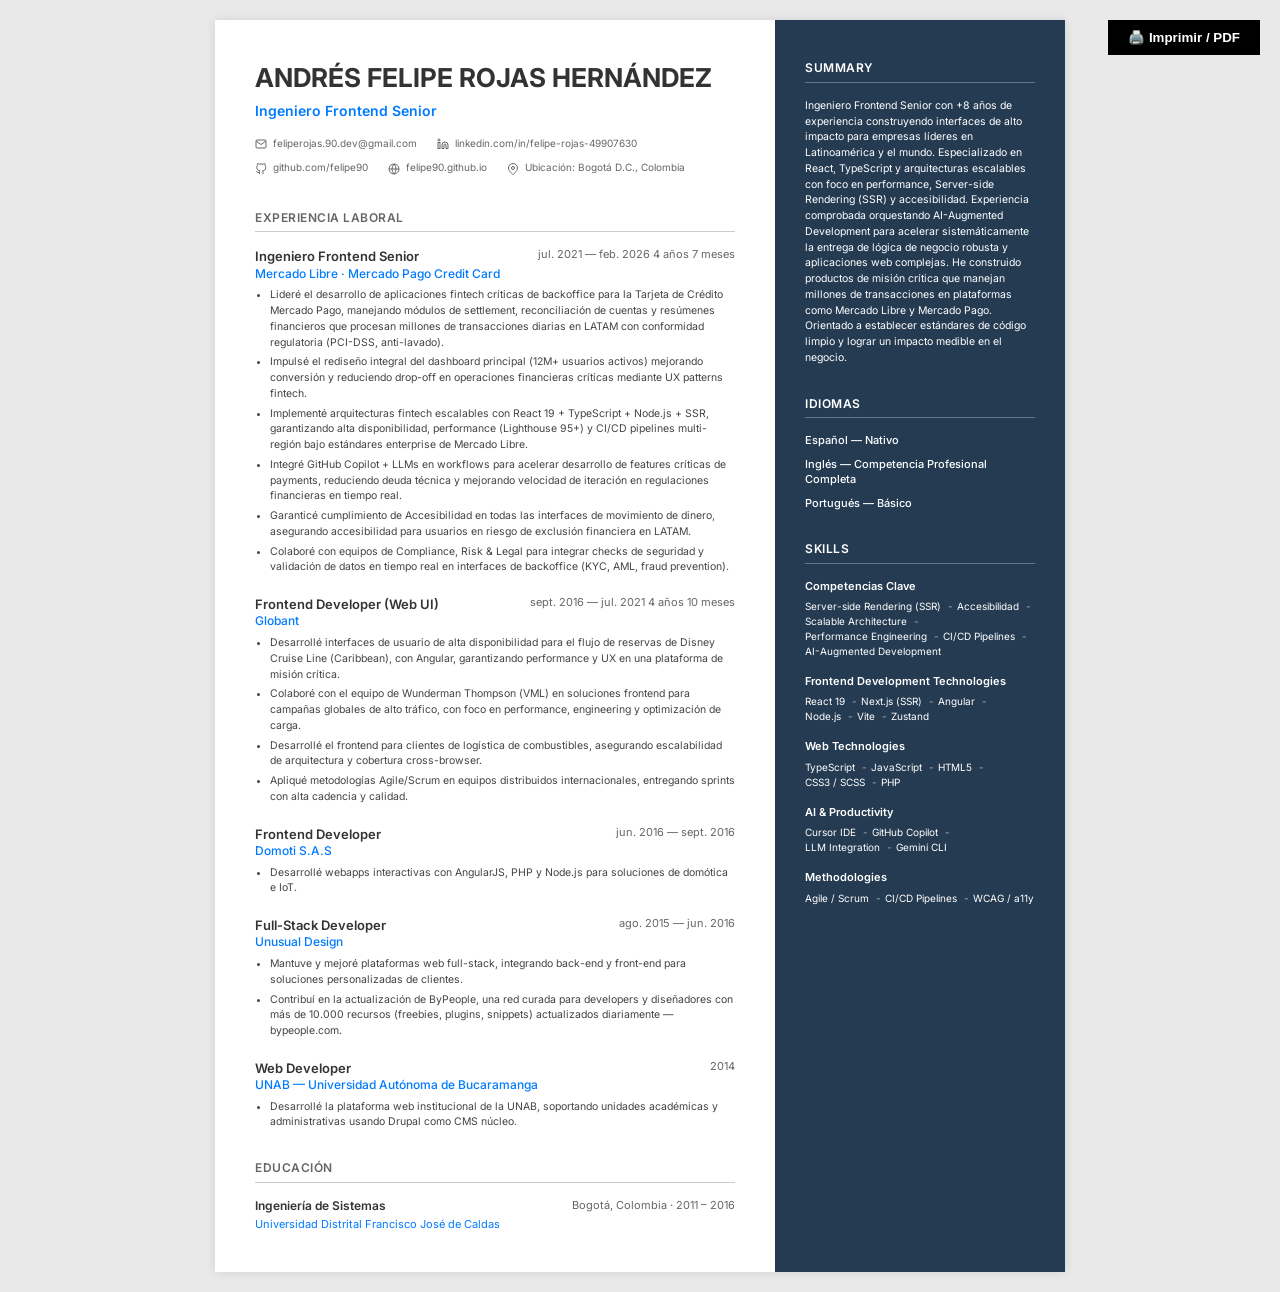
==== commit 3d47352f: "feat(cv): ATS optimization - single-column template, clean job titles, proficiency level" ====
--- a/cv/index.html
+++ b/cv/index.html
@@ -254,7 +254,7 @@
                     <div class="exp-item">
                         <div class="exp-header">
                             <div>
-                                <div class="exp-role">Ingeniero Frontend Senior · Fintech & Payment Systems</div>
+                                <div class="exp-role">Ingeniero Frontend Senior</div>
                                 <div class="exp-company">Mercado Libre · Mercado Pago Credit Card</div>
                             </div>
                             <div class="exp-period">jul. 2021 — feb. 2026 4 años 7 meses</div>
@@ -377,14 +377,14 @@
         <aside class="sidebar">
             <div class="sidebar-section">
                 <div class="side-title">SUMMARY</div>
-                <div class="summary-text">Ingeniero Frontend Senior con +8 años de experiencia construyendo interfaces de alto impacto para empresas líderes en Latinoamérica y el mundo. Especializado en React, TypeScript y arquitecturas escalables con foco en performance, Server-side Rendering (SSR) y accesibilidad. En 2026, integré IA de forma nativa en mi flujo de trabajo (Cursor, GitHub Copilot, LLMs), lo que me permitió ejecutar con mayor velocidad y precisión sin sacrificar calidad de código. He construido productos usados por millones de usuarios en plataformas como Mercado Libre y Mercado Pago. Orientado a la innovación, al código limpio y al impacto medible.</div>
+                <div class="summary-text">Ingeniero Frontend Senior con +8 años de experiencia construyendo interfaces de alto impacto para empresas líderes en Latinoamérica y el mundo. Especializado en React, TypeScript y arquitecturas escalables con foco en performance, Server-side Rendering (SSR) y accesibilidad. Experiencia comprobada orquestando AI-Augmented Development para acelerar sistemáticamente la entrega de lógica de negocio robusta y aplicaciones web complejas. He construido productos de misión crítica que manejan millones de transacciones en plataformas como Mercado Libre y Mercado Pago. Orientado a establecer estándares de código limpio y lograr un impacto medible en el negocio.</div>
             </div>
 
             <div class="sidebar-section">
                 <div class="side-title">Idiomas</div>
                 <ul class="languages-list">
                     <li class="skill-tag ">Español — Nativo</li>
-                        <li class="skill-tag accent">Inglés — B2</li>
+                        <li class="skill-tag accent">Inglés — Competencia Profesional Completa</li>
                         <li class="skill-tag neutral">Portugués — Básico</li>
                 </ul>
             </div>
@@ -398,7 +398,7 @@
                         <li class="ats-tag">Scalable Architecture</li>
                         <li class="ats-tag">Performance Engineering</li>
                         <li class="ats-tag">CI/CD Pipelines</li>
-                        <li class="ats-tag">Vibe Coding / AI-Augmented Dev</li></ul>
+                        <li class="ats-tag">AI-Augmented Development</li></ul>
 
                 <div class="side-heading">Frontend Development Technologies</div>
                 <ul class="skill-tags"><li class="skill-tag">React 19</li>
